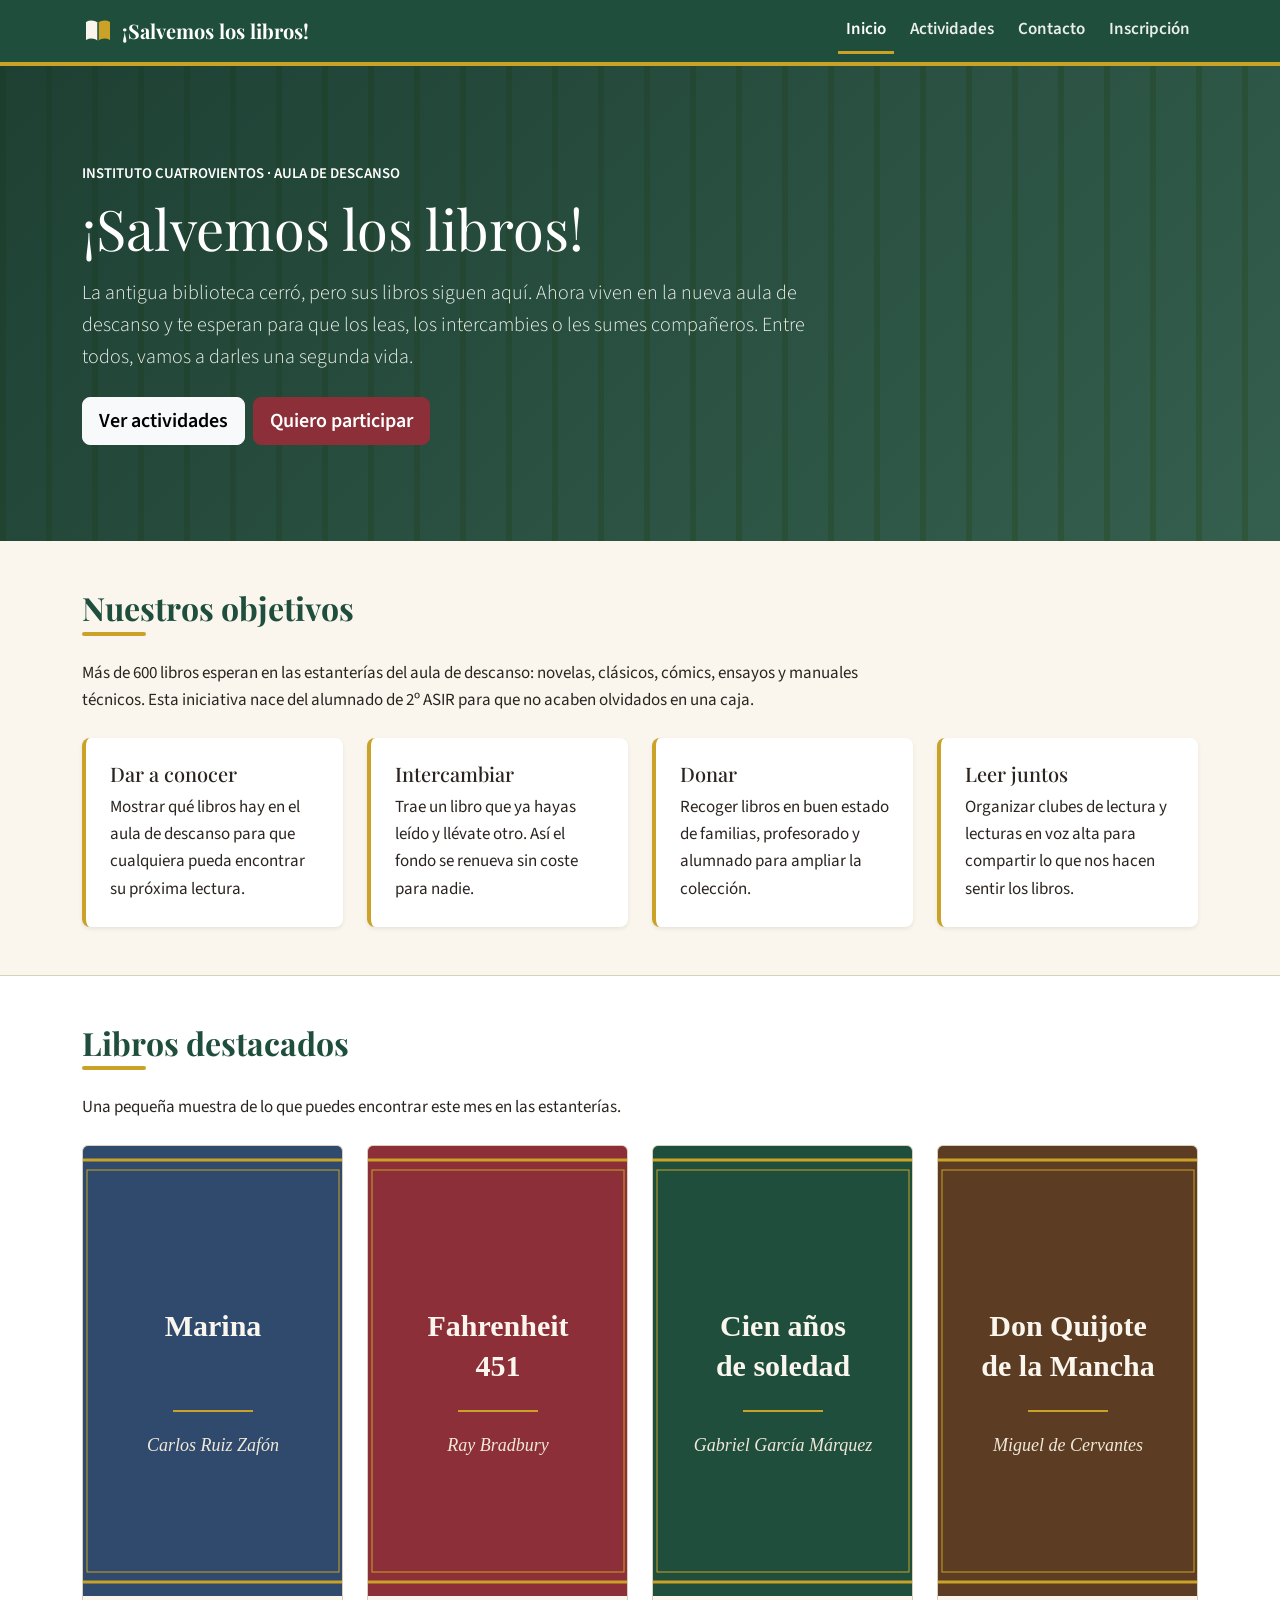
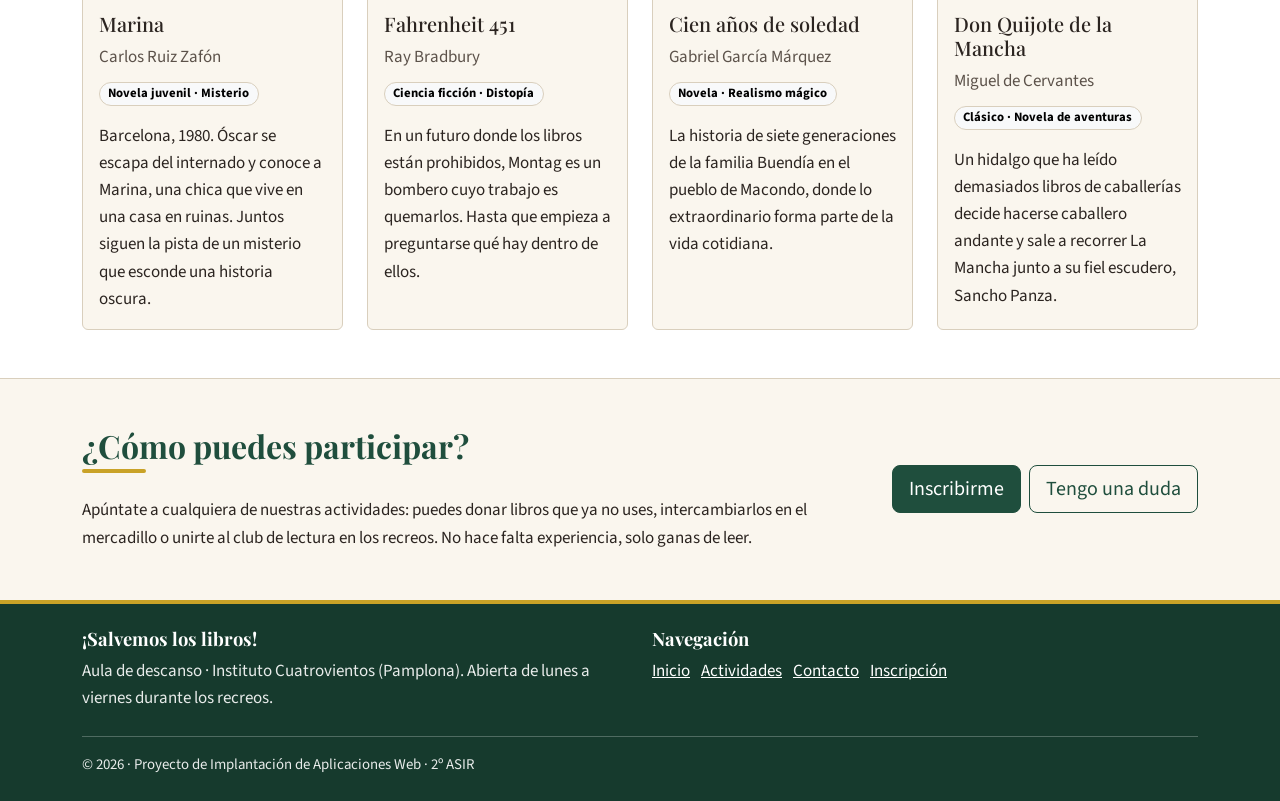
==== index.html @ 713aba9d "feat: add home page with shared navbar, footer and featured books" ====
<!DOCTYPE html>
<html lang="es">
<head>
  <meta charset="UTF-8">
  <meta name="viewport" content="width=device-width, initial-scale=1">
  <meta name="description" content="¡Salvemos los libros! Iniciativa del Instituto Cuatrovientos para dar una segunda vida a los libros de la antigua biblioteca con actividades de intercambio, donación y lectura.">
  <title>Inicio · ¡Salvemos los libros! · Instituto Cuatrovientos</title>
  <link rel="icon" href="img/logo.svg" type="image/svg+xml">
  <link rel="preconnect" href="https://fonts.googleapis.com">
  <link rel="preconnect" href="https://fonts.gstatic.com" crossorigin>
  <link href="https://fonts.googleapis.com/css2?family=Playfair+Display:wght@700&amp;family=Source+Sans+3:wght@400;600;700&amp;display=swap" rel="stylesheet">
  <link href="https://cdn.jsdelivr.net/npm/bootstrap@5.3.3/dist/css/bootstrap.min.css" rel="stylesheet" integrity="sha384-QWTKZyjpPEjISv5WaRU9OFeRpok6YctnYmDr5pNlyT2bRjXh0JMhjY6hW+ALEwIH" crossorigin="anonymous">
  <link href="css/style.css" rel="stylesheet">
</head>
<body>
  <a class="skip-link" href="#contenido">Saltar al contenido principal</a>

  <header>
    <nav class="navbar navbar-expand-lg navbar-library" data-bs-theme="dark" aria-label="Navegación principal">
      <div class="container">
        <a class="navbar-brand d-flex align-items-center gap-2" href="index.html">
          <img src="img/logo.svg" alt="" width="32" height="32">
          ¡Salvemos los libros!
        </a>
        <button class="navbar-toggler" type="button" data-bs-toggle="collapse" data-bs-target="#menuPrincipal" aria-controls="menuPrincipal" aria-expanded="false" aria-label="Abrir o cerrar el menú">
          <span class="navbar-toggler-icon"></span>
        </button>
        <div class="collapse navbar-collapse" id="menuPrincipal">
          <ul class="navbar-nav ms-auto gap-lg-2">
            <li class="nav-item"><a class="nav-link active" aria-current="page" href="index.html">Inicio</a></li>
            <li class="nav-item"><a class="nav-link" href="pages/events.html">Actividades</a></li>
            <li class="nav-item"><a class="nav-link" href="pages/contact.html">Contacto</a></li>
            <li class="nav-item"><a class="nav-link" href="pages/register.html">Inscripción</a></li>
          </ul>
        </div>
      </div>
    </nav>
  </header>

  <main id="contenido">
    <!-- Presentación -->
    <section class="hero py-5" aria-labelledby="titulo-inicio">
      <div class="container py-lg-5">
        <div class="row">
          <div class="col-lg-8">
            <p class="text-uppercase fw-semibold small mb-2">Instituto Cuatrovientos · Aula de descanso</p>
            <h1 id="titulo-inicio" class="display-4 mb-3">¡Salvemos los libros!</h1>
            <p class="lead mb-4">La antigua biblioteca cerró, pero sus libros siguen aquí. Ahora viven en la nueva aula de descanso y te esperan para que los leas, los intercambies o les sumes compañeros. Entre todos, vamos a darles una segunda vida.</p>
            <div class="d-flex flex-wrap gap-2">
              <a class="btn btn-light btn-lg fw-semibold" href="pages/events.html">Ver actividades</a>
              <a class="btn btn-accent btn-lg fw-semibold" href="pages/register.html">Quiero participar</a>
            </div>
          </div>
        </div>
      </div>
    </section>

    <!-- Objetivos de la iniciativa -->
    <section class="py-5" aria-labelledby="titulo-objetivos">
      <div class="container">
        <h2 id="titulo-objetivos" class="section-title">Nuestros objetivos</h2>
        <p class="mb-4 col-lg-9">Más de 600 libros esperan en las estanterías del aula de descanso: novelas, clásicos, cómics, ensayos y manuales técnicos. Esta iniciativa nace del alumnado de 2º ASIR para que no acaben olvidados en una caja.</p>
        <div class="row g-4">
          <div class="col-sm-6 col-lg-3">
            <article class="goal-card h-100 p-4 rounded-3 shadow-sm">
              <h3 class="h5">Dar a conocer</h3>
              <p class="mb-0">Mostrar qué libros hay en el aula de descanso para que cualquiera pueda encontrar su próxima lectura.</p>
            </article>
          </div>
          <div class="col-sm-6 col-lg-3">
            <article class="goal-card h-100 p-4 rounded-3 shadow-sm">
              <h3 class="h5">Intercambiar</h3>
              <p class="mb-0">Trae un libro que ya hayas leído y llévate otro. Así el fondo se renueva sin coste para nadie.</p>
            </article>
          </div>
          <div class="col-sm-6 col-lg-3">
            <article class="goal-card h-100 p-4 rounded-3 shadow-sm">
              <h3 class="h5">Donar</h3>
              <p class="mb-0">Recoger libros en buen estado de familias, profesorado y alumnado para ampliar la colección.</p>
            </article>
          </div>
          <div class="col-sm-6 col-lg-3">
            <article class="goal-card h-100 p-4 rounded-3 shadow-sm">
              <h3 class="h5">Leer juntos</h3>
              <p class="mb-0">Organizar clubes de lectura y lecturas en voz alta para compartir lo que nos hacen sentir los libros.</p>
            </article>
          </div>
        </div>
      </div>
    </section>

    <!-- Libros destacados -->
    <section class="py-5 bg-white border-top border-bottom" aria-labelledby="titulo-libros">
      <div class="container">
        <h2 id="titulo-libros" class="section-title">Libros destacados</h2>
        <p class="mb-4">Una pequeña muestra de lo que puedes encontrar este mes en las estanterías.</p>
        <div class="row g-4">
          <div class="col-sm-6 col-lg-3">
            <article class="card book-card h-100">
              <img src="img/libros/marina.svg" class="card-img-top" alt="Portada azul del libro Marina, de Carlos Ruiz Zafón" width="300" height="450">
              <div class="card-body d-flex flex-column">
                <h3 class="card-title h5">Marina</h3>
                <p class="book-meta mb-2">Carlos Ruiz Zafón</p>
                <p><span class="badge rounded-pill text-bg-light border">Novela juvenil · Misterio</span></p>
                <p class="card-text mb-0">Barcelona, 1980. Óscar se escapa del internado y conoce a Marina, una chica que vive en una casa en ruinas. Juntos siguen la pista de un misterio que esconde una historia oscura.</p>
              </div>
            </article>
          </div>
          <div class="col-sm-6 col-lg-3">
            <article class="card book-card h-100">
              <img src="img/libros/fahrenheit-451.svg" class="card-img-top" alt="Portada burdeos del libro Fahrenheit 451, de Ray Bradbury" width="300" height="450">
              <div class="card-body d-flex flex-column">
                <h3 class="card-title h5">Fahrenheit 451</h3>
                <p class="book-meta mb-2">Ray Bradbury</p>
                <p><span class="badge rounded-pill text-bg-light border">Ciencia ficción · Distopía</span></p>
                <p class="card-text mb-0">En un futuro donde los libros están prohibidos, Montag es un bombero cuyo trabajo es quemarlos. Hasta que empieza a preguntarse qué hay dentro de ellos.</p>
              </div>
            </article>
          </div>
          <div class="col-sm-6 col-lg-3">
            <article class="card book-card h-100">
              <img src="img/libros/cien-anos-de-soledad.svg" class="card-img-top" alt="Portada verde del libro Cien años de soledad, de Gabriel García Márquez" width="300" height="450">
              <div class="card-body d-flex flex-column">
                <h3 class="card-title h5">Cien años de soledad</h3>
                <p class="book-meta mb-2">Gabriel García Márquez</p>
                <p><span class="badge rounded-pill text-bg-light border">Novela · Realismo mágico</span></p>
                <p class="card-text mb-0">La historia de siete generaciones de la familia Buendía en el pueblo de Macondo, donde lo extraordinario forma parte de la vida cotidiana.</p>
              </div>
            </article>
          </div>
          <div class="col-sm-6 col-lg-3">
            <article class="card book-card h-100">
              <img src="img/libros/don-quijote.svg" class="card-img-top" alt="Portada marrón del libro Don Quijote de la Mancha, de Miguel de Cervantes" width="300" height="450">
              <div class="card-body d-flex flex-column">
                <h3 class="card-title h5">Don Quijote de la Mancha</h3>
                <p class="book-meta mb-2">Miguel de Cervantes</p>
                <p><span class="badge rounded-pill text-bg-light border">Clásico · Novela de aventuras</span></p>
                <p class="card-text mb-0">Un hidalgo que ha leído demasiados libros de caballerías decide hacerse caballero andante y sale a recorrer La Mancha junto a su fiel escudero, Sancho Panza.</p>
              </div>
            </article>
          </div>
        </div>
      </div>
    </section>

    <!-- Llamada a la acción -->
    <section class="py-5" aria-labelledby="titulo-participa">
      <div class="container">
        <div class="row align-items-center g-4">
          <div class="col-lg-8">
            <h2 id="titulo-participa" class="section-title">¿Cómo puedes participar?</h2>
            <p class="mb-0">Apúntate a cualquiera de nuestras actividades: puedes donar libros que ya no uses, intercambiarlos en el mercadillo o unirte al club de lectura en los recreos. No hace falta experiencia, solo ganas de leer.</p>
          </div>
          <div class="col-lg-4 d-flex flex-wrap gap-2 justify-content-lg-end">
            <a class="btn btn-primary btn-lg" href="pages/register.html">Inscribirme</a>
            <a class="btn btn-outline-primary btn-lg" href="pages/contact.html">Tengo una duda</a>
          </div>
        </div>
      </div>
    </section>
  </main>

  <footer class="site-footer py-4">
    <div class="container">
      <div class="row g-4">
        <div class="col-md-6">
          <h2>¡Salvemos los libros!</h2>
          <p class="mb-0">Aula de descanso · Instituto Cuatrovientos (Pamplona). Abierta de lunes a viernes durante los recreos.</p>
        </div>
        <nav class="col-md-6" aria-label="Enlaces del pie de página">
          <h2>Navegación</h2>
          <ul class="list-inline mb-0">
            <li class="list-inline-item"><a href="index.html">Inicio</a></li>
            <li class="list-inline-item"><a href="pages/events.html">Actividades</a></li>
            <li class="list-inline-item"><a href="pages/contact.html">Contacto</a></li>
            <li class="list-inline-item"><a href="pages/register.html">Inscripción</a></li>
          </ul>
        </nav>
      </div>
      <p class="small mt-4 mb-0 pt-3 border-top border-light border-opacity-25">© 2026 · Proyecto de Implantación de Aplicaciones Web · 2º ASIR</p>
    </div>
  </footer>

  <script src="https://cdn.jsdelivr.net/npm/bootstrap@5.3.3/dist/js/bootstrap.bundle.min.js" integrity="sha384-YvpcrYf0tY3lHB60NNkmXc5s9fDVZLESaAA55NDzOxhy9GkcIdslK1eN7N6jIeHz" crossorigin="anonymous"></script>
</body>
</html>
---- css/style.css ----
/* ==========================================================================
   ¡Salvemos los libros! · Estilos propios sobre Bootstrap 5.3
   ========================================================================== */

/* --- 1. Variables: paleta y tipografías (ver docs/PLANNING.md) --- */
:root {
  --color-primary: #1f4e3d;
  --color-primary-dark: #163a2d;
  --color-primary-rgb: 31, 78, 61;
  --color-accent: #8c2f39;
  --color-gold: #c9a227;
  --color-reading: #2f4a6d;
  --color-paper: #faf6ee;
  --color-paper-dark: #f0e8d8;
  --color-ink: #2b2420;
  --color-muted: #5c524a;

  --font-heading: 'Playfair Display', Georgia, 'Times New Roman', serif;
  --font-body: 'Source Sans 3', system-ui, -apple-system, 'Segoe UI', Roboto, Arial, sans-serif;

  /* Sobrescribimos variables de Bootstrap para que sus componentes usen nuestra paleta */
  --bs-body-bg: var(--color-paper);
  --bs-body-color: var(--color-ink);
  --bs-body-font-family: var(--font-body);
  --bs-secondary-color: var(--color-muted);
  --bs-primary: var(--color-primary);
  --bs-primary-rgb: var(--color-primary-rgb);
  --bs-link-color-rgb: var(--color-primary-rgb);
  --bs-link-hover-color-rgb: 22, 58, 45;
  --bs-border-color: #d9cfbd;
}

/* --- 2. Base y tipografía --- */
body {
  font-size: 1.0625rem;
  line-height: 1.6;
}

h1, h2, h3, .navbar-brand {
  font-family: var(--font-heading);
  font-weight: 700;
  color: var(--color-primary);
}

.section-title {
  position: relative;
  padding-bottom: 0.5rem;
  margin-bottom: 1.5rem;
}

/* Subrayado decorativo dorado bajo los títulos de sección */
.section-title::after {
  content: '';
  position: absolute;
  left: 0;
  bottom: 0;
  width: 4rem;
  height: 4px;
  border-radius: 2px;
  background: var(--color-gold);
}

/* --- 3. Accesibilidad: foco siempre visible y enlace para saltar al contenido --- */
:focus-visible {
  outline: 3px solid var(--color-accent);
  outline-offset: 3px;
}

.navbar :focus-visible,
.site-footer :focus-visible,
.hero :focus-visible {
  outline-color: var(--color-gold);
}

.skip-link {
  position: absolute;
  top: -100px;
  left: 1rem;
  z-index: 2000;
  padding: 0.5rem 1rem;
  background: var(--color-ink);
  color: #fff;
  border-radius: 0 0 0.5rem 0.5rem;
}

.skip-link:focus {
  top: 0;
  color: #fff;
}

/* --- 4. Navbar --- */
.navbar-library {
  background: var(--color-primary);
  border-bottom: 4px solid var(--color-gold);
}

.navbar-library .navbar-brand {
  color: #fff;
}

.navbar-library .nav-link {
  --bs-nav-link-color: rgba(255, 255, 255, 0.9);
  --bs-nav-link-hover-color: #fff;
  font-weight: 600;
  border-bottom: 3px solid transparent;
}

/* El enlace activo no se distingue solo por el color: lleva subrayado dorado */
.navbar-library .nav-link.active {
  color: #fff;
  border-bottom-color: var(--color-gold);
}

/* --- 5. Botones con la paleta propia --- */
.btn-primary {
  --bs-btn-bg: var(--color-primary);
  --bs-btn-border-color: var(--color-primary);
  --bs-btn-hover-bg: var(--color-primary-dark);
  --bs-btn-hover-border-color: var(--color-primary-dark);
  --bs-btn-active-bg: var(--color-primary-dark);
  --bs-btn-active-border-color: var(--color-primary-dark);
  --bs-btn-focus-shadow-rgb: var(--color-primary-rgb);
}

.btn-outline-primary {
  --bs-btn-color: var(--color-primary);
  --bs-btn-border-color: var(--color-primary);
  --bs-btn-hover-bg: var(--color-primary);
  --bs-btn-hover-border-color: var(--color-primary);
  --bs-btn-active-bg: var(--color-primary-dark);
  --bs-btn-active-border-color: var(--color-primary-dark);
  --bs-btn-focus-shadow-rgb: var(--color-primary-rgb);
}

.btn-accent {
  --bs-btn-color: #fff;
  --bs-btn-bg: var(--color-accent);
  --bs-btn-border-color: var(--color-accent);
  --bs-btn-hover-color: #fff;
  --bs-btn-hover-bg: #6f242d;
  --bs-btn-hover-border-color: #6f242d;
  --bs-btn-active-color: #fff;
  --bs-btn-active-bg: #6f242d;
}

/* --- 6. Hero de portada --- */
.hero {
  background:
    linear-gradient(135deg, rgba(22, 58, 45, 0.97), rgba(31, 78, 61, 0.9)),
    repeating-linear-gradient(90deg, var(--color-gold) 0 6px, transparent 6px 46px);
  color: #fff;
}

.hero h1 {
  color: #fff;
}

.hero .lead {
  color: rgba(255, 255, 255, 0.92);
}

.page-header {
  background: var(--color-paper-dark);
  border-bottom: 1px solid var(--bs-border-color);
}

/* --- 7. Cards de libros y objetivos --- */
.book-card {
  border: 1px solid var(--bs-border-color);
  transition: transform 0.2s ease, box-shadow 0.2s ease;
}

.book-card:hover,
.book-card:focus-within {
  transform: translateY(-4px);
  box-shadow: 0 0.75rem 1.5rem rgba(43, 36, 32, 0.12);
}

.book-card .card-img-top {
  aspect-ratio: 2 / 3;
  object-fit: cover;
  background: var(--color-paper-dark);
}

.book-meta {
  color: var(--color-muted);
}

.goal-card {
  background: #fff;
  border-left: 4px solid var(--color-gold);
}

/* --- 8. Etiquetas por tipo de actividad --- */
.badge-donacion { background: var(--color-accent); }
.badge-intercambio { background: var(--color-primary); }
.badge-lectura { background: var(--color-reading); }

/* --- 9. Tabla de actividades --- */
.table-library {
  --bs-table-bg: #fff;
}

.table-library > thead {
  --bs-table-bg: var(--color-primary);
  --bs-table-color: #fff;
}

.table-library caption {
  caption-side: top;
  color: var(--color-muted);
}

/* --- 10. Formularios --- */
.form-control:focus,
.form-select:focus,
.form-check-input:focus {
  border-color: var(--color-primary);
  box-shadow: 0 0 0 0.25rem rgba(var(--color-primary-rgb), 0.25);
}

.form-check-input:checked {
  background-color: var(--color-primary);
  border-color: var(--color-primary);
}

.form-panel {
  background: #fff;
  border: 1px solid var(--bs-border-color);
  border-radius: 0.75rem;
}

/* Asterisco de campo obligatorio (el atributo required ya lo anuncia al lector de pantalla) */
.required-mark {
  color: var(--color-accent);
  font-weight: 700;
}

.optional-mark {
  color: var(--color-muted);
  font-weight: 400;
  font-size: 0.9em;
}

/* --- 11. Footer --- */
.site-footer {
  background: var(--color-primary-dark);
  color: rgba(255, 255, 255, 0.9);
  border-top: 4px solid var(--color-gold);
}

.site-footer h2 {
  color: #fff;
  font-size: 1.15rem;
}

.site-footer a {
  color: #fff;
}
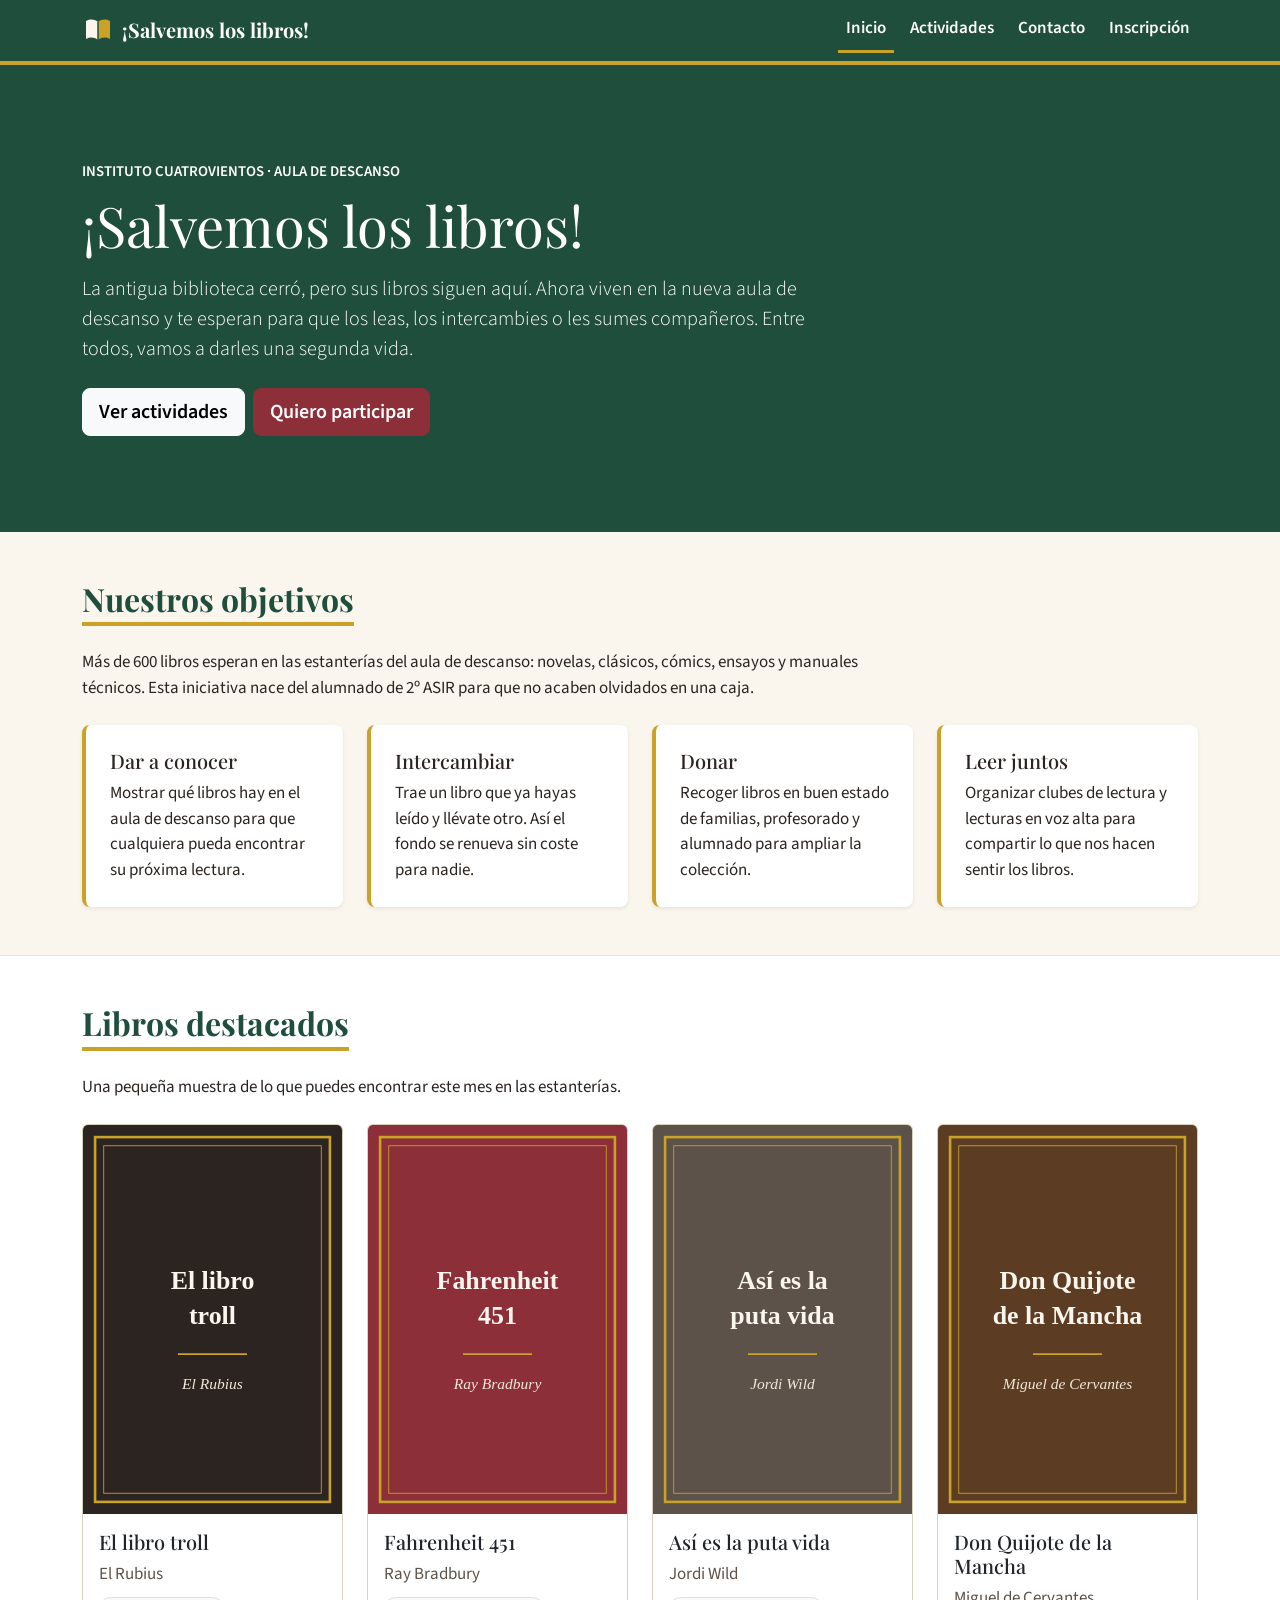
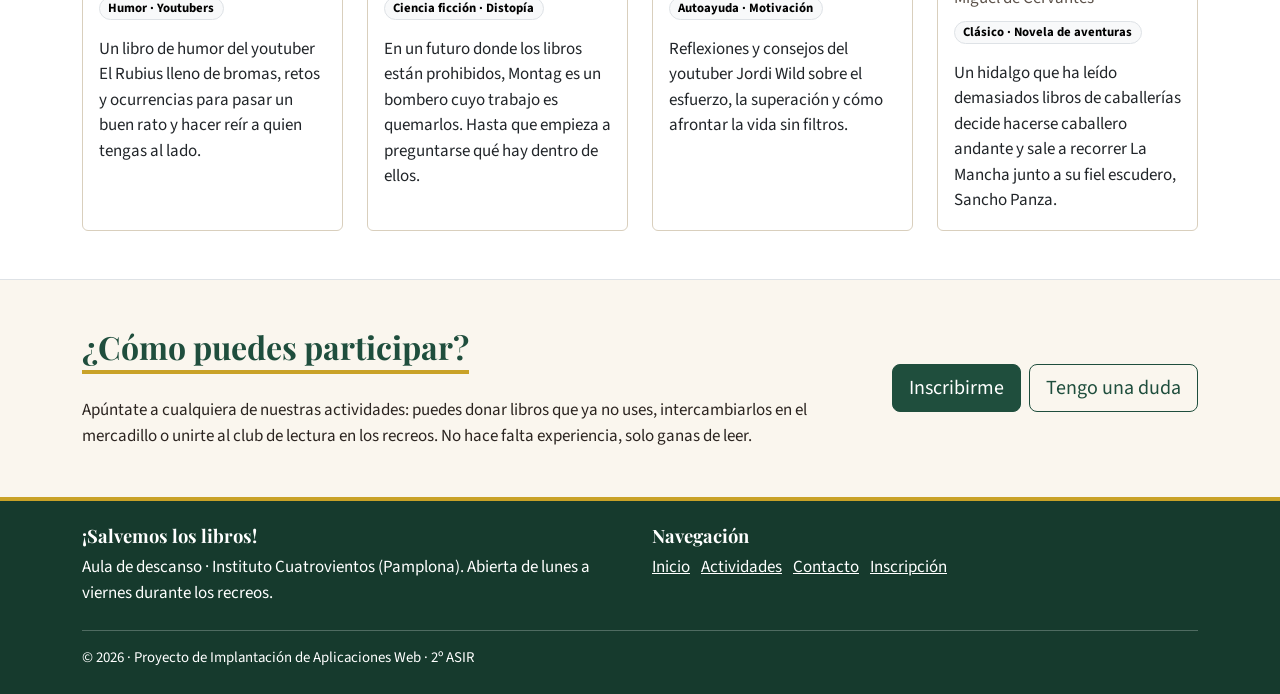
==== commit 88d4972c: "Index modificado Libros modificados" ====
--- a/index.html
+++ b/index.html
@@ -1,17 +1,23 @@
 <!DOCTYPE html>
 <html lang="es">
+
 <head>
   <meta charset="UTF-8">
   <meta name="viewport" content="width=device-width, initial-scale=1">
-  <meta name="description" content="¡Salvemos los libros! Iniciativa del Instituto Cuatrovientos para dar una segunda vida a los libros de la antigua biblioteca con actividades de intercambio, donación y lectura.">
+  <meta name="description"
+    content="¡Salvemos los libros! Iniciativa del Instituto Cuatrovientos para dar una segunda vida a los libros de la antigua biblioteca con actividades de intercambio, donación y lectura.">
   <title>Inicio · ¡Salvemos los libros! · Instituto Cuatrovientos</title>
   <link rel="icon" href="img/logo.svg" type="image/svg+xml">
   <link rel="preconnect" href="https://fonts.googleapis.com">
   <link rel="preconnect" href="https://fonts.gstatic.com" crossorigin>
-  <link href="https://fonts.googleapis.com/css2?family=Playfair+Display:wght@700&amp;family=Source+Sans+3:wght@400;600;700&amp;display=swap" rel="stylesheet">
-  <link href="https://cdn.jsdelivr.net/npm/bootstrap@5.3.3/dist/css/bootstrap.min.css" rel="stylesheet" integrity="sha384-QWTKZyjpPEjISv5WaRU9OFeRpok6YctnYmDr5pNlyT2bRjXh0JMhjY6hW+ALEwIH" crossorigin="anonymous">
+  <link
+    href="https://fonts.googleapis.com/css2?family=Playfair+Display:wght@700&amp;family=Source+Sans+3:wght@400;600;700&amp;display=swap"
+    rel="stylesheet">
+  <link href="https://cdn.jsdelivr.net/npm/bootstrap@5.3.3/dist/css/bootstrap.min.css" rel="stylesheet"
+    integrity="sha384-QWTKZyjpPEjISv5WaRU9OFeRpok6YctnYmDr5pNlyT2bRjXh0JMhjY6hW+ALEwIH" crossorigin="anonymous">
   <link href="css/style.css" rel="stylesheet">
 </head>
+
 <body>
   <a class="skip-link" href="#contenido">Saltar al contenido principal</a>
 
@@ -22,7 +28,8 @@
           <img src="img/logo.svg" alt="" width="32" height="32">
           ¡Salvemos los libros!
         </a>
-        <button class="navbar-toggler" type="button" data-bs-toggle="collapse" data-bs-target="#menuPrincipal" aria-controls="menuPrincipal" aria-expanded="false" aria-label="Abrir o cerrar el menú">
+        <button class="navbar-toggler" type="button" data-bs-toggle="collapse" data-bs-target="#menuPrincipal"
+          aria-controls="menuPrincipal" aria-expanded="false" aria-label="Abrir o cerrar el menú">
           <span class="navbar-toggler-icon"></span>
         </button>
         <div class="collapse navbar-collapse" id="menuPrincipal">
@@ -45,7 +52,9 @@
           <div class="col-lg-8">
             <p class="text-uppercase fw-semibold small mb-2">Instituto Cuatrovientos · Aula de descanso</p>
             <h1 id="titulo-inicio" class="display-4 mb-3">¡Salvemos los libros!</h1>
-            <p class="lead mb-4">La antigua biblioteca cerró, pero sus libros siguen aquí. Ahora viven en la nueva aula de descanso y te esperan para que los leas, los intercambies o les sumes compañeros. Entre todos, vamos a darles una segunda vida.</p>
+            <p class="lead mb-4">La antigua biblioteca cerró, pero sus libros siguen aquí. Ahora viven en la nueva aula
+              de descanso y te esperan para que los leas, los intercambies o les sumes compañeros. Entre todos, vamos a
+              darles una segunda vida.</p>
             <div class="d-flex flex-wrap gap-2">
               <a class="btn btn-light btn-lg fw-semibold" href="pages/events.html">Ver actividades</a>
               <a class="btn btn-accent btn-lg fw-semibold" href="pages/register.html">Quiero participar</a>
@@ -59,30 +68,36 @@
     <section class="py-5" aria-labelledby="titulo-objetivos">
       <div class="container">
         <h2 id="titulo-objetivos" class="section-title">Nuestros objetivos</h2>
-        <p class="mb-4 col-lg-9">Más de 600 libros esperan en las estanterías del aula de descanso: novelas, clásicos, cómics, ensayos y manuales técnicos. Esta iniciativa nace del alumnado de 2º ASIR para que no acaben olvidados en una caja.</p>
+        <p class="mb-4 col-lg-9">Más de 600 libros esperan en las estanterías del aula de descanso: novelas, clásicos,
+          cómics, ensayos y manuales técnicos. Esta iniciativa nace del alumnado de 2º ASIR para que no acaben olvidados
+          en una caja.</p>
         <div class="row g-4">
           <div class="col-sm-6 col-lg-3">
             <article class="goal-card h-100 p-4 rounded-3 shadow-sm">
               <h3 class="h5">Dar a conocer</h3>
-              <p class="mb-0">Mostrar qué libros hay en el aula de descanso para que cualquiera pueda encontrar su próxima lectura.</p>
+              <p class="mb-0">Mostrar qué libros hay en el aula de descanso para que cualquiera pueda encontrar su
+                próxima lectura.</p>
             </article>
           </div>
           <div class="col-sm-6 col-lg-3">
             <article class="goal-card h-100 p-4 rounded-3 shadow-sm">
               <h3 class="h5">Intercambiar</h3>
-              <p class="mb-0">Trae un libro que ya hayas leído y llévate otro. Así el fondo se renueva sin coste para nadie.</p>
+              <p class="mb-0">Trae un libro que ya hayas leído y llévate otro. Así el fondo se renueva sin coste para
+                nadie.</p>
             </article>
           </div>
           <div class="col-sm-6 col-lg-3">
             <article class="goal-card h-100 p-4 rounded-3 shadow-sm">
               <h3 class="h5">Donar</h3>
-              <p class="mb-0">Recoger libros en buen estado de familias, profesorado y alumnado para ampliar la colección.</p>
+              <p class="mb-0">Recoger libros en buen estado de familias, profesorado y alumnado para ampliar la
+                colección.</p>
             </article>
           </div>
           <div class="col-sm-6 col-lg-3">
             <article class="goal-card h-100 p-4 rounded-3 shadow-sm">
               <h3 class="h5">Leer juntos</h3>
-              <p class="mb-0">Organizar clubes de lectura y lecturas en voz alta para compartir lo que nos hacen sentir los libros.</p>
+              <p class="mb-0">Organizar clubes de lectura y lecturas en voz alta para compartir lo que nos hacen sentir
+                los libros.</p>
             </article>
           </div>
         </div>
@@ -97,45 +112,54 @@
         <div class="row g-4">
           <div class="col-sm-6 col-lg-3">
             <article class="card book-card h-100">
-              <img src="img/libros/marina.svg" class="card-img-top" alt="Portada azul del libro Marina, de Carlos Ruiz Zafón" width="300" height="450">
-              <div class="card-body d-flex flex-column">
-                <h3 class="card-title h5">Marina</h3>
-                <p class="book-meta mb-2">Carlos Ruiz Zafón</p>
-                <p><span class="badge rounded-pill text-bg-light border">Novela juvenil · Misterio</span></p>
-                <p class="card-text mb-0">Barcelona, 1980. Óscar se escapa del internado y conoce a Marina, una chica que vive en una casa en ruinas. Juntos siguen la pista de un misterio que esconde una historia oscura.</p>
-              </div>
-            </article>
-          </div>
-          <div class="col-sm-6 col-lg-3">
-            <article class="card book-card h-100">
-              <img src="img/libros/fahrenheit-451.svg" class="card-img-top" alt="Portada burdeos del libro Fahrenheit 451, de Ray Bradbury" width="300" height="450">
+              <img src="img/libros/el-libro-troll.svg" class="card-img-top"
+                alt="Portada negra del libro El libro troll, de El Rubius" width="300" height="450">
+              <div class="card-body d-flex flex-column">
+                <h3 class="card-title h5">El libro troll</h3>
+                <p class="book-meta mb-2">El Rubius</p>
+                <p><span class="badge rounded-pill text-bg-light border">Humor · Youtubers</span></p>
+                <p class="card-text mb-0">Un libro de humor del youtuber El Rubius lleno de bromas, retos y ocurrencias
+                  para pasar un buen rato y hacer reír a quien tengas al lado.</p>
+              </div>
+            </article>
+          </div>
+          <div class="col-sm-6 col-lg-3">
+            <article class="card book-card h-100">
+              <img src="img/libros/fahrenheit-451.svg" class="card-img-top"
+                alt="Portada burdeos del libro Fahrenheit 451, de Ray Bradbury" width="300" height="450">
               <div class="card-body d-flex flex-column">
                 <h3 class="card-title h5">Fahrenheit 451</h3>
                 <p class="book-meta mb-2">Ray Bradbury</p>
                 <p><span class="badge rounded-pill text-bg-light border">Ciencia ficción · Distopía</span></p>
-                <p class="card-text mb-0">En un futuro donde los libros están prohibidos, Montag es un bombero cuyo trabajo es quemarlos. Hasta que empieza a preguntarse qué hay dentro de ellos.</p>
-              </div>
-            </article>
-          </div>
-          <div class="col-sm-6 col-lg-3">
-            <article class="card book-card h-100">
-              <img src="img/libros/cien-anos-de-soledad.svg" class="card-img-top" alt="Portada verde del libro Cien años de soledad, de Gabriel García Márquez" width="300" height="450">
-              <div class="card-body d-flex flex-column">
-                <h3 class="card-title h5">Cien años de soledad</h3>
-                <p class="book-meta mb-2">Gabriel García Márquez</p>
-                <p><span class="badge rounded-pill text-bg-light border">Novela · Realismo mágico</span></p>
-                <p class="card-text mb-0">La historia de siete generaciones de la familia Buendía en el pueblo de Macondo, donde lo extraordinario forma parte de la vida cotidiana.</p>
-              </div>
-            </article>
-          </div>
-          <div class="col-sm-6 col-lg-3">
-            <article class="card book-card h-100">
-              <img src="img/libros/don-quijote.svg" class="card-img-top" alt="Portada marrón del libro Don Quijote de la Mancha, de Miguel de Cervantes" width="300" height="450">
+                <p class="card-text mb-0">En un futuro donde los libros están prohibidos, Montag es un bombero cuyo
+                  trabajo es quemarlos. Hasta que empieza a preguntarse qué hay dentro de ellos.</p>
+              </div>
+            </article>
+          </div>
+          <div class="col-sm-6 col-lg-3">
+            <article class="card book-card h-100">
+              <img src="img/libros/asi-es-la-puta-vida.svg" class="card-img-top"
+                alt="Portada gris del libro Así es la puta vida, de Jordi Wild" width="300" height="450">
+              <div class="card-body d-flex flex-column">
+                <h3 class="card-title h5">Así es la puta vida</h3>
+                <p class="book-meta mb-2">Jordi Wild</p>
+                <p><span class="badge rounded-pill text-bg-light border">Autoayuda · Motivación</span></p>
+                <p class="card-text mb-0">Reflexiones y consejos del youtuber Jordi Wild sobre el esfuerzo, la
+                  superación y cómo afrontar la vida sin filtros.</p>
+              </div>
+            </article>
+          </div>
+          <div class="col-sm-6 col-lg-3">
+            <article class="card book-card h-100">
+              <img src="img/libros/don-quijote.svg" class="card-img-top"
+                alt="Portada marrón del libro Don Quijote de la Mancha, de Miguel de Cervantes" width="300"
+                height="450">
               <div class="card-body d-flex flex-column">
                 <h3 class="card-title h5">Don Quijote de la Mancha</h3>
                 <p class="book-meta mb-2">Miguel de Cervantes</p>
                 <p><span class="badge rounded-pill text-bg-light border">Clásico · Novela de aventuras</span></p>
-                <p class="card-text mb-0">Un hidalgo que ha leído demasiados libros de caballerías decide hacerse caballero andante y sale a recorrer La Mancha junto a su fiel escudero, Sancho Panza.</p>
+                <p class="card-text mb-0">Un hidalgo que ha leído demasiados libros de caballerías decide hacerse
+                  caballero andante y sale a recorrer La Mancha junto a su fiel escudero, Sancho Panza.</p>
               </div>
             </article>
           </div>
@@ -149,7 +173,9 @@
         <div class="row align-items-center g-4">
           <div class="col-lg-8">
             <h2 id="titulo-participa" class="section-title">¿Cómo puedes participar?</h2>
-            <p class="mb-0">Apúntate a cualquiera de nuestras actividades: puedes donar libros que ya no uses, intercambiarlos en el mercadillo o unirte al club de lectura en los recreos. No hace falta experiencia, solo ganas de leer.</p>
+            <p class="mb-0">Apúntate a cualquiera de nuestras actividades: puedes donar libros que ya no uses,
+              intercambiarlos en el mercadillo o unirte al club de lectura en los recreos. No hace falta experiencia,
+              solo ganas de leer.</p>
           </div>
           <div class="col-lg-4 d-flex flex-wrap gap-2 justify-content-lg-end">
             <a class="btn btn-primary btn-lg" href="pages/register.html">Inscribirme</a>
@@ -165,7 +191,8 @@
       <div class="row g-4">
         <div class="col-md-6">
           <h2>¡Salvemos los libros!</h2>
-          <p class="mb-0">Aula de descanso · Instituto Cuatrovientos (Pamplona). Abierta de lunes a viernes durante los recreos.</p>
+          <p class="mb-0">Aula de descanso · Instituto Cuatrovientos (Pamplona). Abierta de lunes a viernes durante los
+            recreos.</p>
         </div>
         <nav class="col-md-6" aria-label="Enlaces del pie de página">
           <h2>Navegación</h2>
@@ -177,10 +204,14 @@
           </ul>
         </nav>
       </div>
-      <p class="small mt-4 mb-0 pt-3 border-top border-light border-opacity-25">© 2026 · Proyecto de Implantación de Aplicaciones Web · 2º ASIR</p>
+      <p class="small mt-4 mb-0 pt-3 border-top border-light border-opacity-25">© 2026 · Proyecto de Implantación de
+        Aplicaciones Web · 2º ASIR</p>
     </div>
   </footer>
 
-  <script src="https://cdn.jsdelivr.net/npm/bootstrap@5.3.3/dist/js/bootstrap.bundle.min.js" integrity="sha384-YvpcrYf0tY3lHB60NNkmXc5s9fDVZLESaAA55NDzOxhy9GkcIdslK1eN7N6jIeHz" crossorigin="anonymous"></script>
+  <script src="https://cdn.jsdelivr.net/npm/bootstrap@5.3.3/dist/js/bootstrap.bundle.min.js"
+    integrity="sha384-YvpcrYf0tY3lHB60NNkmXc5s9fDVZLESaAA55NDzOxhy9GkcIdslK1eN7N6jIeHz"
+    crossorigin="anonymous"></script>
 </body>
-</html>
+
+</html>
--- a/css/style.css
+++ b/css/style.css
@@ -1,39 +1,31 @@
-/* ==========================================================================
-   ¡Salvemos los libros! · Estilos propios sobre Bootstrap 5.3
-   ========================================================================== */
-
-/* --- 1. Variables: paleta y tipografías (ver docs/PLANNING.md) --- */
+/* ==========================================================
+   ¡Salvemos los libros! - Estilos propios
+   Se cargan DESPUÉS de Bootstrap para poder cambiar su aspecto.
+   ========================================================== */
+
+/* ---------- 1. Variables: colores y tipografías ---------- */
 :root {
-  --color-primary: #1f4e3d;
-  --color-primary-dark: #163a2d;
-  --color-primary-rgb: 31, 78, 61;
-  --color-accent: #8c2f39;
-  --color-gold: #c9a227;
-  --color-reading: #2f4a6d;
-  --color-paper: #faf6ee;
-  --color-paper-dark: #f0e8d8;
-  --color-ink: #2b2420;
-  --color-muted: #5c524a;
+  --color-primary: #1f4e3d;      /* verde biblioteca */
+  --color-primary-dark: #163a2d; /* verde oscuro */
+  --color-accent: #8c2f39;       /* burdeos */
+  --color-accent-dark: #6f242d;  /* burdeos oscuro */
+  --color-gold: #c9a227;         /* dorado */
+  --color-reading: #2f4a6d;      /* azul tinta */
+  --color-paper: #faf6ee;        /* papel antiguo */
+  --color-paper-dark: #f0e8d8;   /* papel más oscuro */
+  --color-ink: #2b2420;          /* tinta (texto) */
+  --color-muted: #5c524a;        /* texto secundario */
 
   --font-heading: 'Playfair Display', Georgia, 'Times New Roman', serif;
-  --font-body: 'Source Sans 3', system-ui, -apple-system, 'Segoe UI', Roboto, Arial, sans-serif;
-
-  /* Sobrescribimos variables de Bootstrap para que sus componentes usen nuestra paleta */
-  --bs-body-bg: var(--color-paper);
-  --bs-body-color: var(--color-ink);
-  --bs-body-font-family: var(--font-body);
-  --bs-secondary-color: var(--color-muted);
-  --bs-primary: var(--color-primary);
-  --bs-primary-rgb: var(--color-primary-rgb);
-  --bs-link-color-rgb: var(--color-primary-rgb);
-  --bs-link-hover-color-rgb: 22, 58, 45;
-  --bs-border-color: #d9cfbd;
-}
-
-/* --- 2. Base y tipografía --- */
+  --font-body: 'Source Sans 3', Arial, Helvetica, sans-serif;
+}
+
+/* ---------- 2. Base ---------- */
 body {
+  background-color: var(--color-paper);
+  color: var(--color-ink);
+  font-family: var(--font-body);
   font-size: 1.0625rem;
-  line-height: 1.6;
 }
 
 h1, h2, h3, .navbar-brand {
@@ -42,45 +34,46 @@
   color: var(--color-primary);
 }
 
+a {
+  color: var(--color-primary);
+}
+
+/* Título de sección con una línea dorada debajo */
 .section-title {
-  position: relative;
-  padding-bottom: 0.5rem;
+  display: inline-block;
+  padding-bottom: 0.25rem;
   margin-bottom: 1.5rem;
-}
-
-/* Subrayado decorativo dorado bajo los títulos de sección */
-.section-title::after {
-  content: '';
-  position: absolute;
-  left: 0;
-  bottom: 0;
-  width: 4rem;
-  height: 4px;
-  border-radius: 2px;
-  background: var(--color-gold);
-}
-
-/* --- 3. Accesibilidad: foco siempre visible y enlace para saltar al contenido --- */
-:focus-visible {
+  border-bottom: 4px solid var(--color-gold);
+}
+
+/* ---------- 3. Accesibilidad ---------- */
+/* Contorno visible cuando se navega con el teclado */
+a:focus-visible,
+button:focus-visible,
+input:focus-visible,
+select:focus-visible,
+textarea:focus-visible {
   outline: 3px solid var(--color-accent);
   outline-offset: 3px;
 }
 
-.navbar :focus-visible,
-.site-footer :focus-visible,
-.hero :focus-visible {
+/* Sobre fondo verde oscuro el contorno se ve mejor en dorado */
+.navbar a:focus-visible,
+.navbar button:focus-visible,
+.hero a:focus-visible,
+.site-footer a:focus-visible {
   outline-color: var(--color-gold);
 }
 
+/* Enlace "Saltar al contenido": escondido arriba hasta que recibe el foco */
 .skip-link {
   position: absolute;
   top: -100px;
   left: 1rem;
   z-index: 2000;
   padding: 0.5rem 1rem;
-  background: var(--color-ink);
-  color: #fff;
-  border-radius: 0 0 0.5rem 0.5rem;
+  background-color: var(--color-ink);
+  color: #fff;
 }
 
 .skip-link:focus {
@@ -88,30 +81,31 @@
   color: #fff;
 }
 
-/* --- 4. Navbar --- */
+/* ---------- 4. Navbar ---------- */
 .navbar-library {
-  background: var(--color-primary);
+  background-color: var(--color-primary);
   border-bottom: 4px solid var(--color-gold);
 }
 
-.navbar-library .navbar-brand {
-  color: #fff;
-}
-
+.navbar-library .navbar-brand,
 .navbar-library .nav-link {
-  --bs-nav-link-color: rgba(255, 255, 255, 0.9);
-  --bs-nav-link-hover-color: #fff;
+  color: #fff;
+}
+
+.navbar-library .nav-link {
   font-weight: 600;
   border-bottom: 3px solid transparent;
 }
 
-/* El enlace activo no se distingue solo por el color: lleva subrayado dorado */
+/* Enlace activo: además del color, lleva una línea dorada debajo */
 .navbar-library .nav-link.active {
   color: #fff;
   border-bottom-color: var(--color-gold);
 }
 
-/* --- 5. Botones con la paleta propia --- */
+/* ---------- 5. Botones ---------- */
+/* Bootstrap pinta los botones leyendo estas variables (--bs-btn-...).
+   Solo cambiamos su valor para usar nuestros colores. */
 .btn-primary {
   --bs-btn-bg: var(--color-primary);
   --bs-btn-border-color: var(--color-primary);
@@ -119,7 +113,6 @@
   --bs-btn-hover-border-color: var(--color-primary-dark);
   --bs-btn-active-bg: var(--color-primary-dark);
   --bs-btn-active-border-color: var(--color-primary-dark);
-  --bs-btn-focus-shadow-rgb: var(--color-primary-rgb);
 }
 
 .btn-outline-primary {
@@ -129,7 +122,6 @@
   --bs-btn-hover-border-color: var(--color-primary);
   --bs-btn-active-bg: var(--color-primary-dark);
   --bs-btn-active-border-color: var(--color-primary-dark);
-  --bs-btn-focus-shadow-rgb: var(--color-primary-rgb);
 }
 
 .btn-accent {
@@ -137,49 +129,42 @@
   --bs-btn-bg: var(--color-accent);
   --bs-btn-border-color: var(--color-accent);
   --bs-btn-hover-color: #fff;
-  --bs-btn-hover-bg: #6f242d;
-  --bs-btn-hover-border-color: #6f242d;
+  --bs-btn-hover-bg: var(--color-accent-dark);
+  --bs-btn-hover-border-color: var(--color-accent-dark);
   --bs-btn-active-color: #fff;
-  --bs-btn-active-bg: #6f242d;
-}
-
-/* --- 6. Hero de portada --- */
+  --bs-btn-active-bg: var(--color-accent-dark);
+}
+
+/* ---------- 6. Cabeceras de página ---------- */
 .hero {
-  background:
-    linear-gradient(135deg, rgba(22, 58, 45, 0.97), rgba(31, 78, 61, 0.9)),
-    repeating-linear-gradient(90deg, var(--color-gold) 0 6px, transparent 6px 46px);
-  color: #fff;
-}
-
-.hero h1 {
-  color: #fff;
-}
-
+  background-color: var(--color-primary);
+  color: #fff;
+}
+
+.hero h1,
 .hero .lead {
-  color: rgba(255, 255, 255, 0.92);
+  color: #fff;
 }
 
 .page-header {
-  background: var(--color-paper-dark);
-  border-bottom: 1px solid var(--bs-border-color);
-}
-
-/* --- 7. Cards de libros y objetivos --- */
+  background-color: var(--color-paper-dark);
+  border-bottom: 1px solid #d9cfbd;
+}
+
+/* ---------- 7. Cards ---------- */
 .book-card {
-  border: 1px solid var(--bs-border-color);
-  transition: transform 0.2s ease, box-shadow 0.2s ease;
-}
-
-.book-card:hover,
-.book-card:focus-within {
+  border: 1px solid #d9cfbd;
+  transition: transform 0.2s;
+}
+
+/* La portada ocupa todo el ancho y la altura se ajusta sola, sin deformarse */
+.book-card img {
+  height: auto;
+}
+
+/* Al pasar el ratón la card sube un poco */
+.book-card:hover {
   transform: translateY(-4px);
-  box-shadow: 0 0.75rem 1.5rem rgba(43, 36, 32, 0.12);
-}
-
-.book-card .card-img-top {
-  aspect-ratio: 2 / 3;
-  object-fit: cover;
-  background: var(--color-paper-dark);
 }
 
 .book-meta {
@@ -187,23 +172,27 @@
 }
 
 .goal-card {
-  background: #fff;
+  background-color: #fff;
   border-left: 4px solid var(--color-gold);
 }
 
-/* --- 8. Etiquetas por tipo de actividad --- */
-.badge-donacion { background: var(--color-accent); }
-.badge-intercambio { background: var(--color-primary); }
-.badge-lectura { background: var(--color-reading); }
-
-/* --- 9. Tabla de actividades --- */
-.table-library {
-  --bs-table-bg: #fff;
-}
-
-.table-library > thead {
-  --bs-table-bg: var(--color-primary);
-  --bs-table-color: #fff;
+/* ---------- 8. Etiquetas por tipo de actividad ---------- */
+.badge-donacion {
+  background-color: var(--color-accent);
+}
+
+.badge-intercambio {
+  background-color: var(--color-primary);
+}
+
+.badge-lectura {
+  background-color: var(--color-reading);
+}
+
+/* ---------- 9. Tabla de actividades ---------- */
+.table-library thead th {
+  background-color: var(--color-primary);
+  color: #fff;
 }
 
 .table-library caption {
@@ -211,12 +200,31 @@
   color: var(--color-muted);
 }
 
-/* --- 10. Formularios --- */
+/* Anchos mínimos: en el móvil la tabla se desplaza hacia el lado
+   (gracias a .table-responsive) en vez de aplastar el texto */
+.col-nombre {
+  min-width: 11rem;
+}
+
+.col-fecha {
+  min-width: 7.5rem;
+}
+
+.col-descripcion {
+  min-width: 18rem;
+}
+
+/* ---------- 10. Formularios ---------- */
+.form-control,
+.form-select {
+  background-color: #fff;
+}
+
 .form-control:focus,
 .form-select:focus,
 .form-check-input:focus {
   border-color: var(--color-primary);
-  box-shadow: 0 0 0 0.25rem rgba(var(--color-primary-rgb), 0.25);
+  box-shadow: 0 0 0 0.25rem rgba(31, 78, 61, 0.25);
 }
 
 .form-check-input:checked {
@@ -225,27 +233,27 @@
 }
 
 .form-panel {
-  background: #fff;
-  border: 1px solid var(--bs-border-color);
+  background-color: #fff;
+  border: 1px solid #d9cfbd;
   border-radius: 0.75rem;
 }
 
-/* Asterisco de campo obligatorio (el atributo required ya lo anuncia al lector de pantalla) */
+/* Asterisco de los campos obligatorios */
 .required-mark {
   color: var(--color-accent);
   font-weight: 700;
 }
 
+/* Texto "(opcional)" */
 .optional-mark {
   color: var(--color-muted);
-  font-weight: 400;
   font-size: 0.9em;
 }
 
-/* --- 11. Footer --- */
+/* ---------- 11. Footer ---------- */
 .site-footer {
-  background: var(--color-primary-dark);
-  color: rgba(255, 255, 255, 0.9);
+  background-color: var(--color-primary-dark);
+  color: #fff;
   border-top: 4px solid var(--color-gold);
 }
 
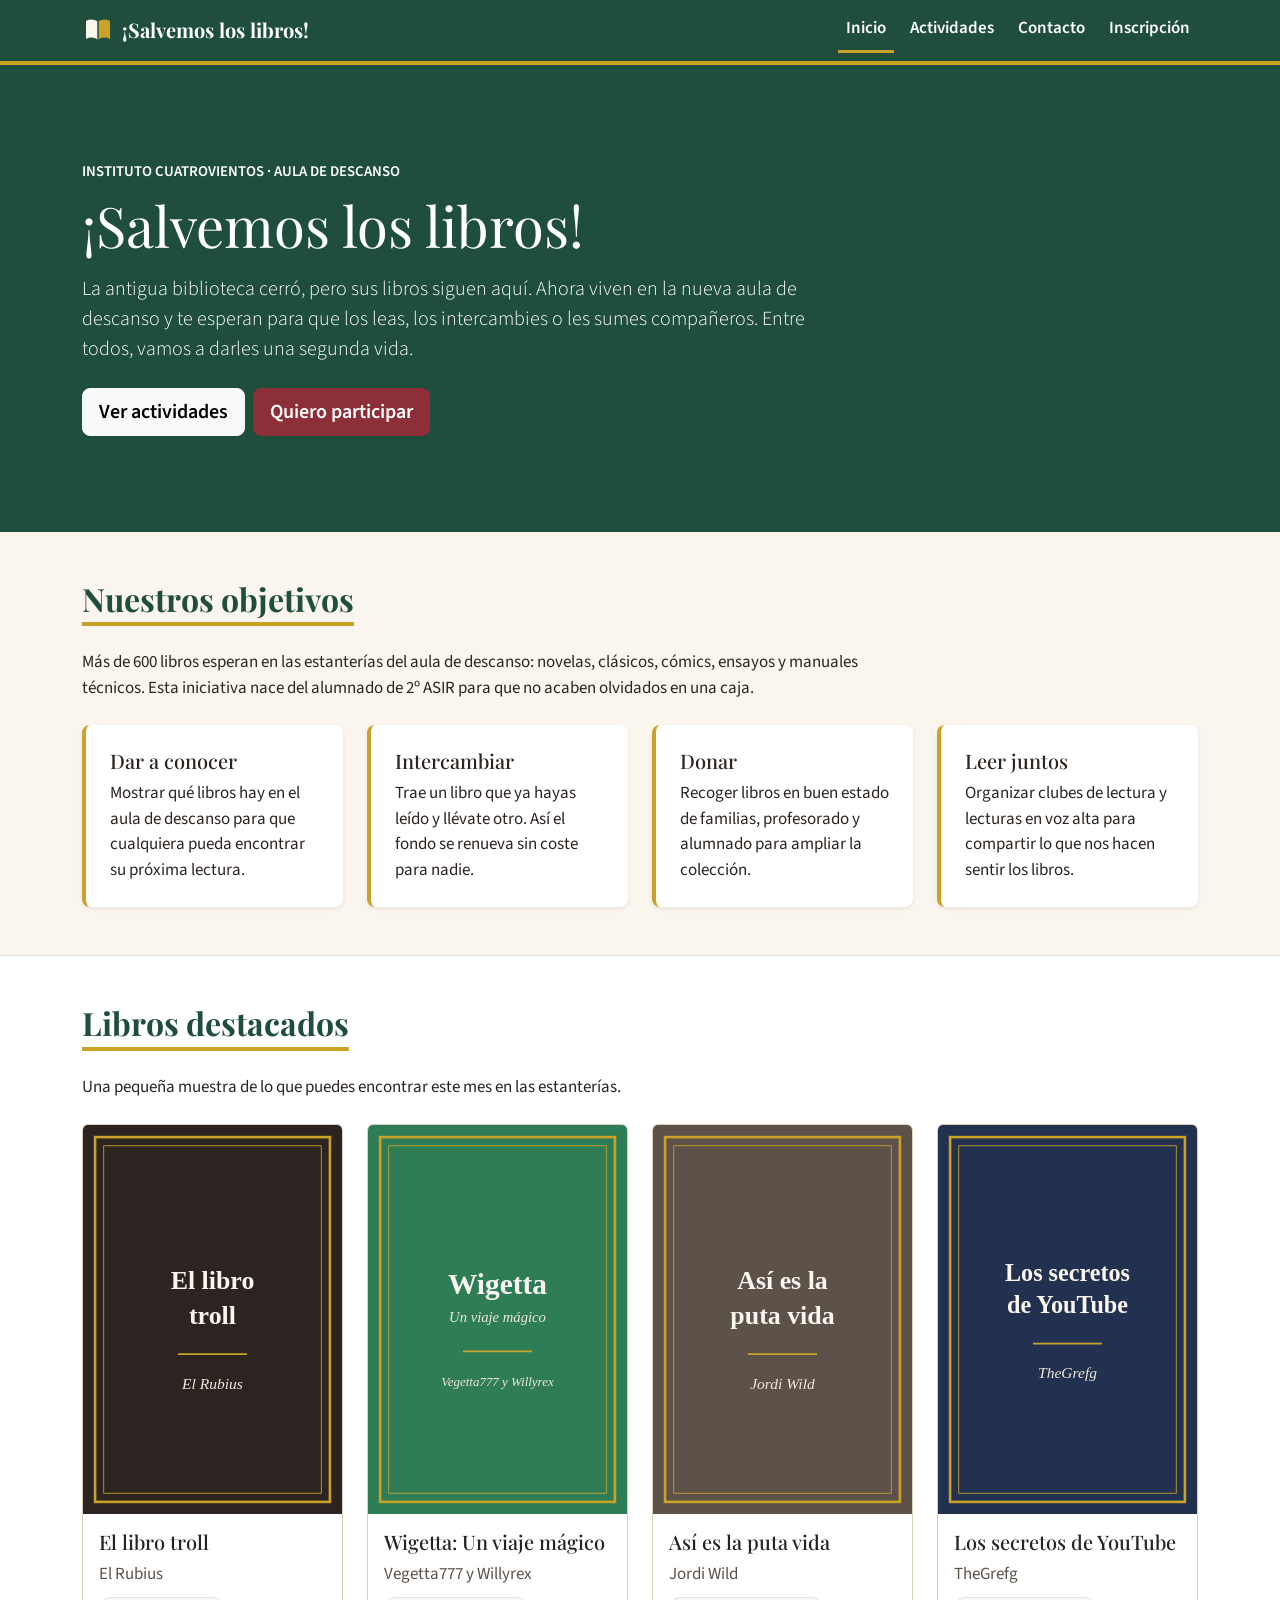
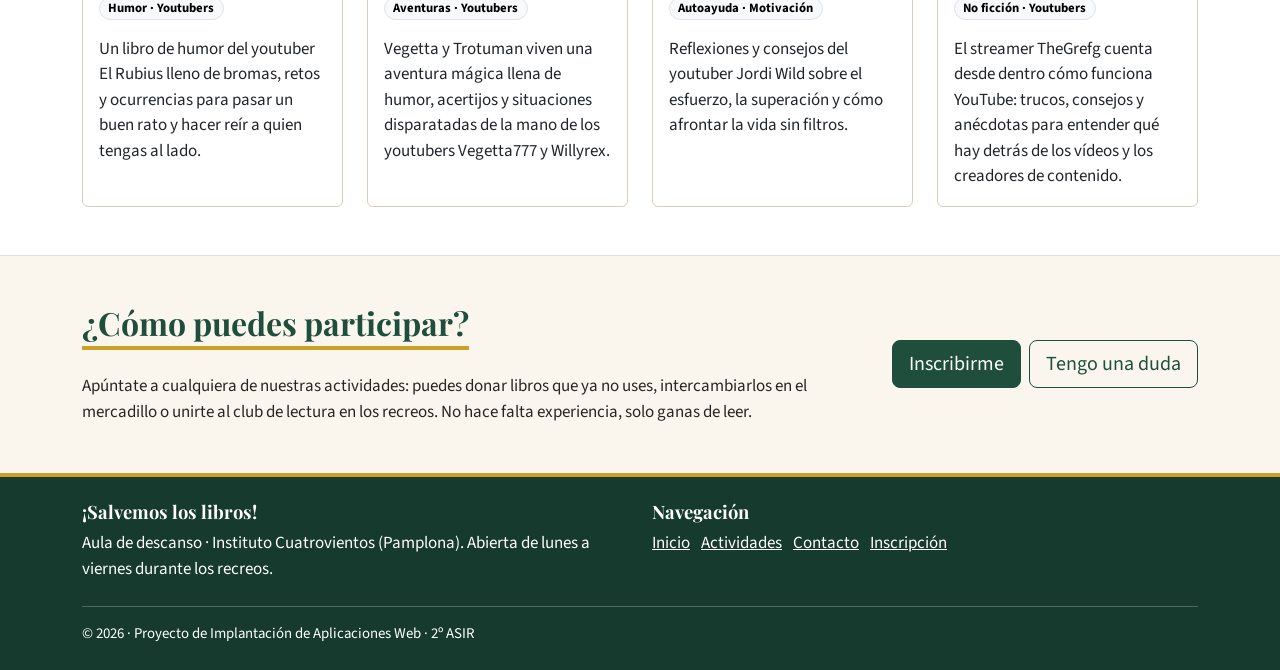
==== commit e194d7f8: "libros 2" ====
--- a/index.html
+++ b/index.html
@@ -125,14 +125,15 @@
           </div>
           <div class="col-sm-6 col-lg-3">
             <article class="card book-card h-100">
-              <img src="img/libros/fahrenheit-451.svg" class="card-img-top"
-                alt="Portada burdeos del libro Fahrenheit 451, de Ray Bradbury" width="300" height="450">
-              <div class="card-body d-flex flex-column">
-                <h3 class="card-title h5">Fahrenheit 451</h3>
-                <p class="book-meta mb-2">Ray Bradbury</p>
-                <p><span class="badge rounded-pill text-bg-light border">Ciencia ficción · Distopía</span></p>
-                <p class="card-text mb-0">En un futuro donde los libros están prohibidos, Montag es un bombero cuyo
-                  trabajo es quemarlos. Hasta que empieza a preguntarse qué hay dentro de ellos.</p>
+              <img src="img/libros/wigetta.svg" class="card-img-top"
+                alt="Portada verde del libro Wigetta: Un viaje mágico, de Vegetta777 y Willyrex" width="300"
+                height="450">
+              <div class="card-body d-flex flex-column">
+                <h3 class="card-title h5">Wigetta: Un viaje mágico</h3>
+                <p class="book-meta mb-2">Vegetta777 y Willyrex</p>
+                <p><span class="badge rounded-pill text-bg-light border">Aventuras · Youtubers</span></p>
+                <p class="card-text mb-0">Vegetta y Trotuman viven una aventura mágica llena de humor, acertijos y
+                  situaciones disparatadas de la mano de los youtubers Vegetta777 y Willyrex.</p>
               </div>
             </article>
           </div>
@@ -151,15 +152,15 @@
           </div>
           <div class="col-sm-6 col-lg-3">
             <article class="card book-card h-100">
-              <img src="img/libros/don-quijote.svg" class="card-img-top"
-                alt="Portada marrón del libro Don Quijote de la Mancha, de Miguel de Cervantes" width="300"
+              <img src="img/libros/los-secretos-de-youtube.svg" class="card-img-top"
+                alt="Portada azul marino del libro Los secretos de YouTube, de TheGrefg" width="300"
                 height="450">
               <div class="card-body d-flex flex-column">
-                <h3 class="card-title h5">Don Quijote de la Mancha</h3>
-                <p class="book-meta mb-2">Miguel de Cervantes</p>
-                <p><span class="badge rounded-pill text-bg-light border">Clásico · Novela de aventuras</span></p>
-                <p class="card-text mb-0">Un hidalgo que ha leído demasiados libros de caballerías decide hacerse
-                  caballero andante y sale a recorrer La Mancha junto a su fiel escudero, Sancho Panza.</p>
+                <h3 class="card-title h5">Los secretos de YouTube</h3>
+                <p class="book-meta mb-2">TheGrefg</p>
+                <p><span class="badge rounded-pill text-bg-light border">No ficción · Youtubers</span></p>
+                <p class="card-text mb-0">El streamer TheGrefg cuenta desde dentro cómo funciona YouTube: trucos,
+                  consejos y anécdotas para entender qué hay detrás de los vídeos y los creadores de contenido.</p>
               </div>
             </article>
           </div>
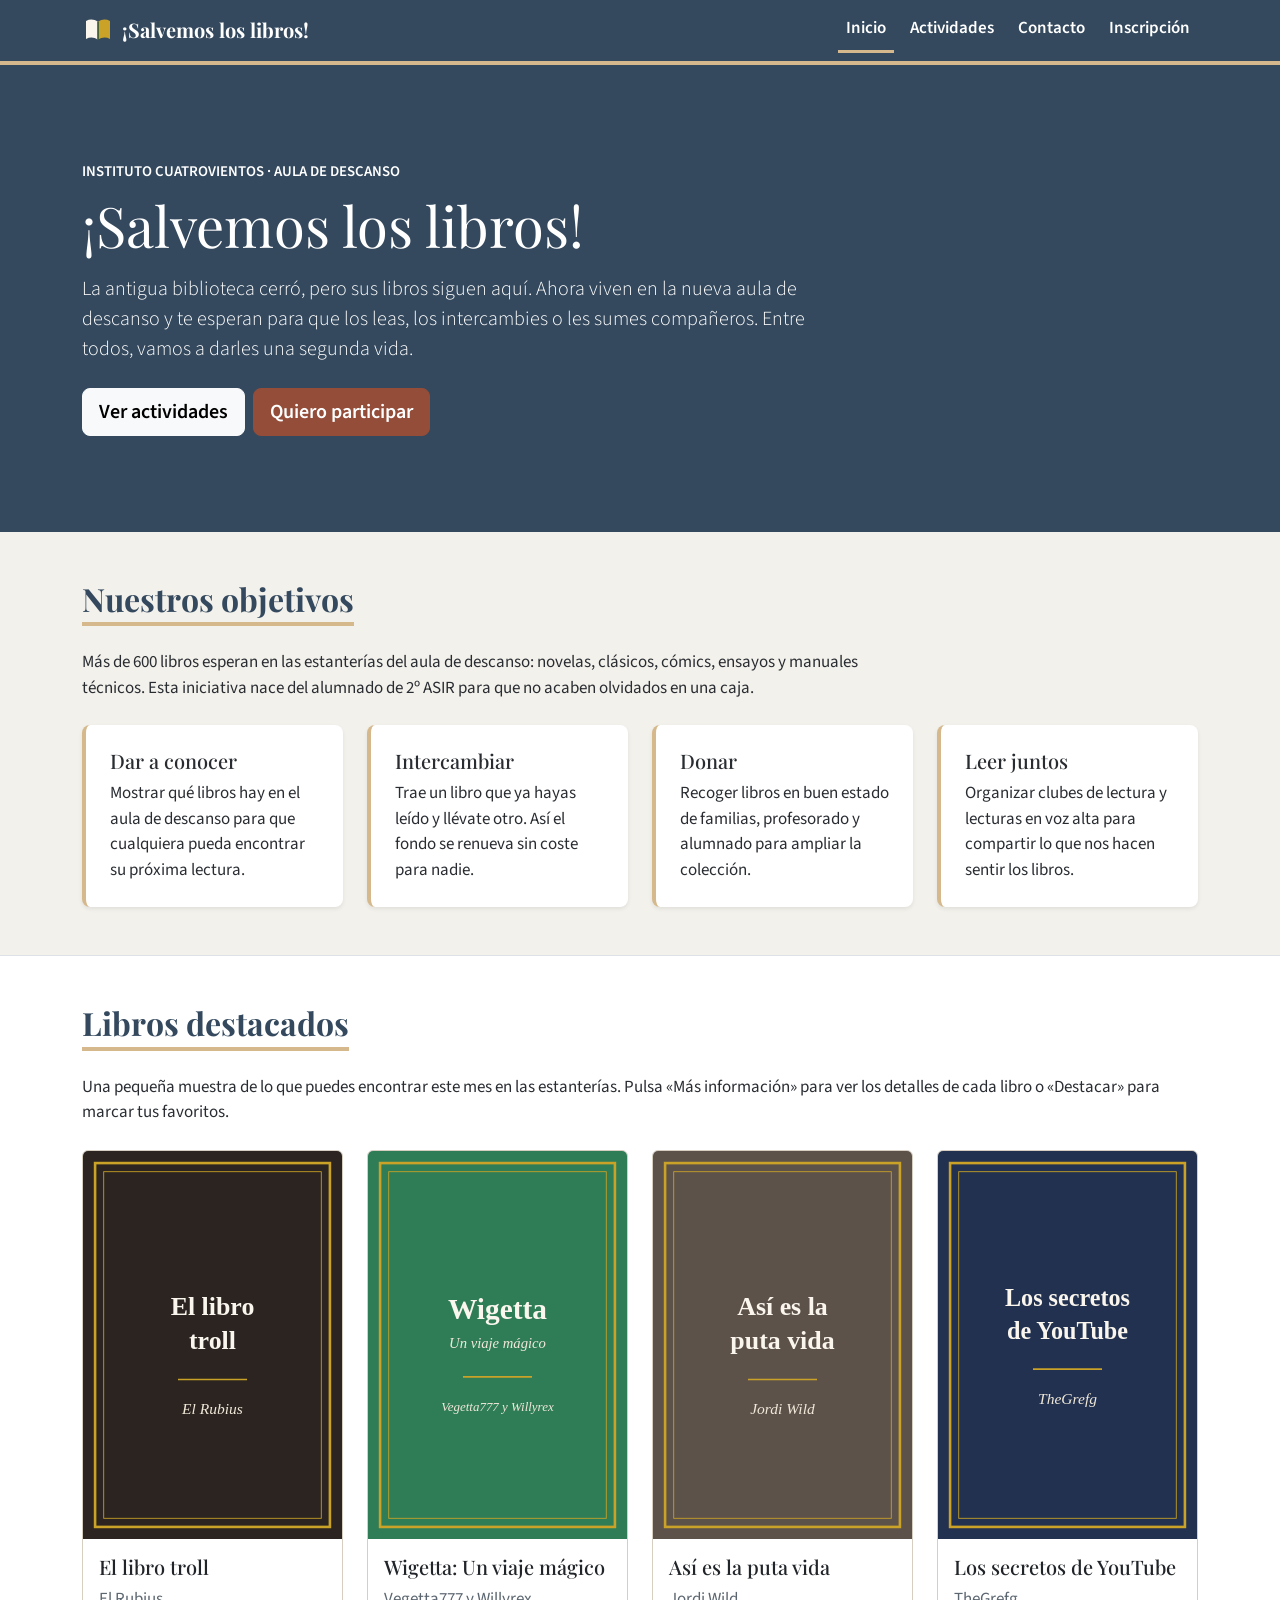
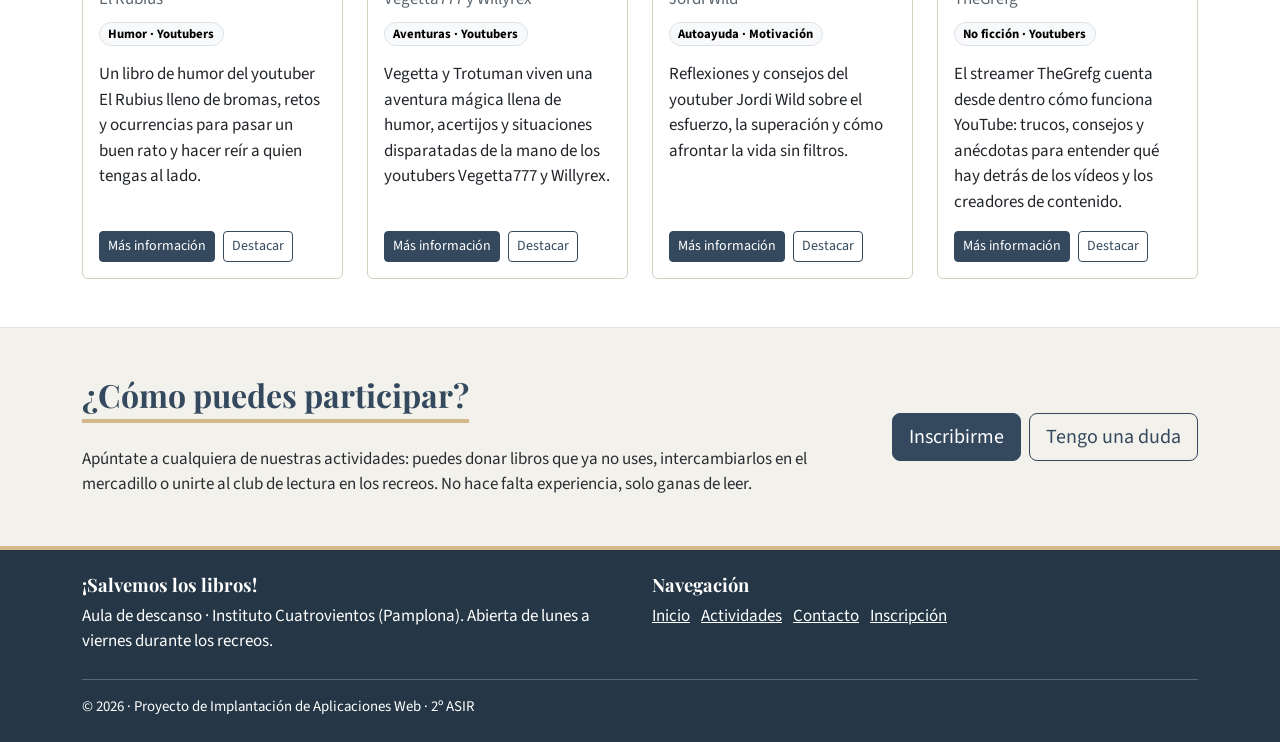
==== commit 94df1137: "feat: merge the four pages into a single index with four sections" ====
--- a/index.html
+++ b/index.html
@@ -6,7 +6,7 @@
   <meta name="viewport" content="width=device-width, initial-scale=1">
   <meta name="description"
     content="¡Salvemos los libros! Iniciativa del Instituto Cuatrovientos para dar una segunda vida a los libros de la antigua biblioteca con actividades de intercambio, donación y lectura.">
-  <title>Inicio · ¡Salvemos los libros! · Instituto Cuatrovientos</title>
+  <title>¡Salvemos los libros! · Instituto Cuatrovientos</title>
   <link rel="icon" href="img/logo.svg" type="image/svg+xml">
   <link rel="preconnect" href="https://fonts.googleapis.com">
   <link rel="preconnect" href="https://fonts.gstatic.com" crossorigin>
@@ -16,15 +16,20 @@
   <link href="https://cdn.jsdelivr.net/npm/bootstrap@5.3.3/dist/css/bootstrap.min.css" rel="stylesheet"
     integrity="sha384-QWTKZyjpPEjISv5WaRU9OFeRpok6YctnYmDr5pNlyT2bRjXh0JMhjY6hW+ALEwIH" crossorigin="anonymous">
   <link href="css/style.css" rel="stylesheet">
+  <script src="https://cdn.jsdelivr.net/npm/bootstrap@5.3.3/dist/js/bootstrap.bundle.min.js"
+    integrity="sha384-YvpcrYf0tY3lHB60NNkmXc5s9fDVZLESaAA55NDzOxhy9GkcIdslK1eN7N6jIeHz" crossorigin="anonymous"
+    defer></script>
+  <script src="js/app.js" defer></script>
 </head>
 
 <body>
   <a class="skip-link" href="#contenido">Saltar al contenido principal</a>
 
+  <!-- ============ CABECERA Y MENÚ (comunes a todas las vistas) ============ -->
   <header>
     <nav class="navbar navbar-expand-lg navbar-library" data-bs-theme="dark" aria-label="Navegación principal">
       <div class="container">
-        <a class="navbar-brand d-flex align-items-center gap-2" href="index.html">
+        <a class="navbar-brand d-flex align-items-center gap-2" href="#inicio" data-view="inicio">
           <img src="img/logo.svg" alt="" width="32" height="32">
           ¡Salvemos los libros!
         </a>
@@ -34,10 +39,10 @@
         </button>
         <div class="collapse navbar-collapse" id="menuPrincipal">
           <ul class="navbar-nav ms-auto gap-lg-2">
-            <li class="nav-item"><a class="nav-link active" aria-current="page" href="index.html">Inicio</a></li>
-            <li class="nav-item"><a class="nav-link" href="pages/events.html">Actividades</a></li>
-            <li class="nav-item"><a class="nav-link" href="pages/contact.html">Contacto</a></li>
-            <li class="nav-item"><a class="nav-link" href="pages/register.html">Inscripción</a></li>
+            <li class="nav-item"><a class="nav-link active" aria-current="page" href="#inicio" data-view="inicio">Inicio</a></li>
+            <li class="nav-item"><a class="nav-link" href="#actividades" data-view="actividades">Actividades</a></li>
+            <li class="nav-item"><a class="nav-link" href="#contacto" data-view="contacto">Contacto</a></li>
+            <li class="nav-item"><a class="nav-link" href="#registro" data-view="registro">Inscripción</a></li>
           </ul>
         </div>
       </div>
@@ -45,148 +50,509 @@
   </header>
 
   <main id="contenido">
-    <!-- Presentación -->
-    <section class="hero py-5" aria-labelledby="titulo-inicio">
-      <div class="container py-lg-5">
-        <div class="row">
-          <div class="col-lg-8">
-            <p class="text-uppercase fw-semibold small mb-2">Instituto Cuatrovientos · Aula de descanso</p>
-            <h1 id="titulo-inicio" class="display-4 mb-3">¡Salvemos los libros!</h1>
-            <p class="lead mb-4">La antigua biblioteca cerró, pero sus libros siguen aquí. Ahora viven en la nueva aula
-              de descanso y te esperan para que los leas, los intercambies o les sumes compañeros. Entre todos, vamos a
-              darles una segunda vida.</p>
-            <div class="d-flex flex-wrap gap-2">
-              <a class="btn btn-light btn-lg fw-semibold" href="pages/events.html">Ver actividades</a>
-              <a class="btn btn-accent btn-lg fw-semibold" href="pages/register.html">Quiero participar</a>
+
+    <!-- ======================= VISTA 1: INICIO ======================= -->
+    <section id="inicio" class="vista" aria-labelledby="titulo-inicio">
+      <div class="hero py-5">
+        <div class="container py-lg-5">
+          <div class="row">
+            <div class="col-lg-8">
+              <p class="text-uppercase fw-semibold small mb-2">Instituto Cuatrovientos · Aula de descanso</p>
+              <h1 id="titulo-inicio" class="titulo-vista display-4 mb-3" tabindex="-1">¡Salvemos los libros!</h1>
+              <p class="lead mb-4">La antigua biblioteca cerró, pero sus libros siguen aquí. Ahora viven en la nueva aula
+                de descanso y te esperan para que los leas, los intercambies o les sumes compañeros. Entre todos, vamos a
+                darles una segunda vida.</p>
+              <div class="d-flex flex-wrap gap-2">
+                <a class="btn btn-light btn-lg fw-semibold" href="#actividades" data-view="actividades">Ver actividades</a>
+                <a class="btn btn-accent btn-lg fw-semibold" href="#registro" data-view="registro">Quiero participar</a>
+              </div>
+            </div>
+          </div>
+        </div>
+      </div>
+
+      <!-- Objetivos de la iniciativa -->
+      <div class="py-5">
+        <div class="container">
+          <h2 class="section-title">Nuestros objetivos</h2>
+          <p class="mb-4 col-lg-9">Más de 600 libros esperan en las estanterías del aula de descanso: novelas, clásicos,
+            cómics, ensayos y manuales técnicos. Esta iniciativa nace del alumnado de 2º ASIR para que no acaben olvidados
+            en una caja.</p>
+          <div class="row g-4">
+            <div class="col-sm-6 col-lg-3">
+              <article class="goal-card h-100 p-4 rounded-3 shadow-sm">
+                <h3 class="h5">Dar a conocer</h3>
+                <p class="mb-0">Mostrar qué libros hay en el aula de descanso para que cualquiera pueda encontrar su
+                  próxima lectura.</p>
+              </article>
+            </div>
+            <div class="col-sm-6 col-lg-3">
+              <article class="goal-card h-100 p-4 rounded-3 shadow-sm">
+                <h3 class="h5">Intercambiar</h3>
+                <p class="mb-0">Trae un libro que ya hayas leído y llévate otro. Así el fondo se renueva sin coste para
+                  nadie.</p>
+              </article>
+            </div>
+            <div class="col-sm-6 col-lg-3">
+              <article class="goal-card h-100 p-4 rounded-3 shadow-sm">
+                <h3 class="h5">Donar</h3>
+                <p class="mb-0">Recoger libros en buen estado de familias, profesorado y alumnado para ampliar la
+                  colección.</p>
+              </article>
+            </div>
+            <div class="col-sm-6 col-lg-3">
+              <article class="goal-card h-100 p-4 rounded-3 shadow-sm">
+                <h3 class="h5">Leer juntos</h3>
+                <p class="mb-0">Organizar clubes de lectura y lecturas en voz alta para compartir lo que nos hacen sentir
+                  los libros.</p>
+              </article>
+            </div>
+          </div>
+        </div>
+      </div>
+
+      <!-- Libros destacados: cada card guarda información extra en atributos data-* -->
+      <div class="py-5 bg-white border-top border-bottom">
+        <div class="container">
+          <h2 class="section-title">Libros destacados</h2>
+          <p class="mb-4">Una pequeña muestra de lo que puedes encontrar este mes en las estanterías. Pulsa
+            «Más información» para ver los detalles de cada libro o «Destacar» para marcar tus favoritos.</p>
+          <div class="row g-4">
+            <div class="col-sm-6 col-lg-3">
+              <article class="card book-card h-100" data-anio="2014" data-paginas="224" data-estado="Bueno"
+                data-ubicacion="Estantería A · Humor"
+                data-sinopsis="Incluye retos para hacer en grupo, páginas para dibujar y bromas que el propio autor propone hacer a tus amigos. Ideal para leer a ratos en el recreo.">
+                <img src="img/libros/el-libro-troll.svg" class="card-img-top"
+                  alt="Portada negra del libro El libro troll, de El Rubius" width="300" height="450">
+                <div class="card-body d-flex flex-column">
+                  <h3 class="card-title h5">El libro troll</h3>
+                  <p class="book-meta mb-2">El Rubius</p>
+                  <p><span class="badge rounded-pill text-bg-light border">Humor · Youtubers</span></p>
+                  <p class="card-text">Un libro de humor del youtuber El Rubius lleno de bromas, retos y ocurrencias
+                    para pasar un buen rato y hacer reír a quien tengas al lado.</p>
+                  <div class="d-flex flex-wrap gap-2 mt-auto">
+                    <button type="button" class="btn btn-primary btn-sm btn-info-libro" aria-expanded="false">Más información</button>
+                    <button type="button" class="btn btn-outline-primary btn-sm btn-destacar" aria-pressed="false">Destacar</button>
+                  </div>
+                </div>
+              </article>
+            </div>
+            <div class="col-sm-6 col-lg-3">
+              <article class="card book-card h-100" data-anio="2015" data-paginas="176" data-estado="Muy bueno"
+                data-ubicacion="Estantería B · Aventuras"
+                data-sinopsis="Primer libro de la saga Wigetta, con muchas ilustraciones a color y capítulos cortos. Perfecto para quien quiere empezar a leer sin agobios.">
+                <img src="img/libros/wigetta.svg" class="card-img-top"
+                  alt="Portada verde del libro Wigetta: Un viaje mágico, de Vegetta777 y Willyrex" width="300"
+                  height="450">
+                <div class="card-body d-flex flex-column">
+                  <h3 class="card-title h5">Wigetta: Un viaje mágico</h3>
+                  <p class="book-meta mb-2">Vegetta777 y Willyrex</p>
+                  <p><span class="badge rounded-pill text-bg-light border">Aventuras · Youtubers</span></p>
+                  <p class="card-text">Vegetta y Trotuman viven una aventura mágica llena de humor, acertijos y
+                    situaciones disparatadas de la mano de los youtubers Vegetta777 y Willyrex.</p>
+                  <div class="d-flex flex-wrap gap-2 mt-auto">
+                    <button type="button" class="btn btn-primary btn-sm btn-info-libro" aria-expanded="false">Más información</button>
+                    <button type="button" class="btn btn-outline-primary btn-sm btn-destacar" aria-pressed="false">Destacar</button>
+                  </div>
+                </div>
+              </article>
+            </div>
+            <div class="col-sm-6 col-lg-3">
+              <article class="card book-card h-100" data-anio="2022" data-paginas="256" data-estado="Como nuevo"
+                data-ubicacion="Estantería C · Crecimiento personal"
+                data-sinopsis="Jordi Wild repasa su trayectoria personal y profesional y comparte su visión sobre la disciplina, el fracaso y la salud mental.">
+                <img src="img/libros/asi-es-la-puta-vida.svg" class="card-img-top"
+                  alt="Portada gris del libro Así es la puta vida, de Jordi Wild" width="300" height="450">
+                <div class="card-body d-flex flex-column">
+                  <h3 class="card-title h5">Así es la puta vida</h3>
+                  <p class="book-meta mb-2">Jordi Wild</p>
+                  <p><span class="badge rounded-pill text-bg-light border">Autoayuda · Motivación</span></p>
+                  <p class="card-text">Reflexiones y consejos del youtuber Jordi Wild sobre el esfuerzo, la
+                    superación y cómo afrontar la vida sin filtros.</p>
+                  <div class="d-flex flex-wrap gap-2 mt-auto">
+                    <button type="button" class="btn btn-primary btn-sm btn-info-libro" aria-expanded="false">Más información</button>
+                    <button type="button" class="btn btn-outline-primary btn-sm btn-destacar" aria-pressed="false">Destacar</button>
+                  </div>
+                </div>
+              </article>
+            </div>
+            <div class="col-sm-6 col-lg-3">
+              <article class="card book-card h-100" data-anio="2016" data-paginas="208"
+                data-estado="Aceptable (cubierta algo gastada)" data-ubicacion="Estantería C · Divulgación"
+                data-sinopsis="Explica cómo empezó su canal, cómo se preparan los vídeos y qué hay detrás de la vida diaria de un creador de contenido.">
+                <img src="img/libros/los-secretos-de-youtube.svg" class="card-img-top"
+                  alt="Portada azul marino del libro Los secretos de YouTube, de TheGrefg" width="300"
+                  height="450">
+                <div class="card-body d-flex flex-column">
+                  <h3 class="card-title h5">Los secretos de YouTube</h3>
+                  <p class="book-meta mb-2">TheGrefg</p>
+                  <p><span class="badge rounded-pill text-bg-light border">No ficción · Youtubers</span></p>
+                  <p class="card-text">El streamer TheGrefg cuenta desde dentro cómo funciona YouTube: trucos,
+                    consejos y anécdotas para entender qué hay detrás de los vídeos y los creadores de contenido.</p>
+                  <div class="d-flex flex-wrap gap-2 mt-auto">
+                    <button type="button" class="btn btn-primary btn-sm btn-info-libro" aria-expanded="false">Más información</button>
+                    <button type="button" class="btn btn-outline-primary btn-sm btn-destacar" aria-pressed="false">Destacar</button>
+                  </div>
+                </div>
+              </article>
+            </div>
+          </div>
+        </div>
+      </div>
+
+      <!-- Llamada a la acción -->
+      <div class="py-5">
+        <div class="container">
+          <div class="row align-items-center g-4">
+            <div class="col-lg-8">
+              <h2 class="section-title">¿Cómo puedes participar?</h2>
+              <p class="mb-0">Apúntate a cualquiera de nuestras actividades: puedes donar libros que ya no uses,
+                intercambiarlos en el mercadillo o unirte al club de lectura en los recreos. No hace falta experiencia,
+                solo ganas de leer.</p>
+            </div>
+            <div class="col-lg-4 d-flex flex-wrap gap-2 justify-content-lg-end">
+              <a class="btn btn-primary btn-lg" href="#registro" data-view="registro">Inscribirme</a>
+              <a class="btn btn-outline-primary btn-lg" href="#contacto" data-view="contacto">Tengo una duda</a>
             </div>
           </div>
         </div>
       </div>
     </section>
 
-    <!-- Objetivos de la iniciativa -->
-    <section class="py-5" aria-labelledby="titulo-objetivos">
-      <div class="container">
-        <h2 id="titulo-objetivos" class="section-title">Nuestros objetivos</h2>
-        <p class="mb-4 col-lg-9">Más de 600 libros esperan en las estanterías del aula de descanso: novelas, clásicos,
-          cómics, ensayos y manuales técnicos. Esta iniciativa nace del alumnado de 2º ASIR para que no acaben olvidados
-          en una caja.</p>
-        <div class="row g-4">
-          <div class="col-sm-6 col-lg-3">
-            <article class="goal-card h-100 p-4 rounded-3 shadow-sm">
-              <h3 class="h5">Dar a conocer</h3>
-              <p class="mb-0">Mostrar qué libros hay en el aula de descanso para que cualquiera pueda encontrar su
-                próxima lectura.</p>
-            </article>
-          </div>
-          <div class="col-sm-6 col-lg-3">
-            <article class="goal-card h-100 p-4 rounded-3 shadow-sm">
-              <h3 class="h5">Intercambiar</h3>
-              <p class="mb-0">Trae un libro que ya hayas leído y llévate otro. Así el fondo se renueva sin coste para
-                nadie.</p>
-            </article>
-          </div>
-          <div class="col-sm-6 col-lg-3">
-            <article class="goal-card h-100 p-4 rounded-3 shadow-sm">
-              <h3 class="h5">Donar</h3>
-              <p class="mb-0">Recoger libros en buen estado de familias, profesorado y alumnado para ampliar la
-                colección.</p>
-            </article>
-          </div>
-          <div class="col-sm-6 col-lg-3">
-            <article class="goal-card h-100 p-4 rounded-3 shadow-sm">
-              <h3 class="h5">Leer juntos</h3>
-              <p class="mb-0">Organizar clubes de lectura y lecturas en voz alta para compartir lo que nos hacen sentir
-                los libros.</p>
-            </article>
-          </div>
+    <!-- ===================== VISTA 2: ACTIVIDADES ===================== -->
+    <section id="actividades" class="vista" aria-labelledby="titulo-actividades" hidden>
+      <div class="page-header py-5">
+        <div class="container">
+          <h2 id="titulo-actividades" class="titulo-vista display-6 mb-2" tabindex="-1">Actividades</h2>
+          <p class="lead mb-0 col-lg-9">Calendario del curso 2026-2027. Todas las actividades son gratuitas y abiertas a
+            alumnado, profesorado y familias del instituto.</p>
+        </div>
+      </div>
+
+      <div class="py-5">
+        <div class="container">
+          <h3 class="section-title">Próximas actividades</h3>
+
+          <!-- Filtros: cada botón guarda en data-filtro el tipo que resalta -->
+          <div class="d-flex flex-wrap align-items-center gap-2 mb-4" role="group" aria-label="Resaltar actividades por tipo">
+            <span class="fw-semibold me-1">Resaltar:</span>
+            <button type="button" class="btn btn-outline-primary btn-sm btn-filtro" data-filtro="intercambio" aria-pressed="false">Intercambio</button>
+            <button type="button" class="btn btn-outline-primary btn-sm btn-filtro" data-filtro="donacion" aria-pressed="false">Donación</button>
+            <button type="button" class="btn btn-outline-primary btn-sm btn-filtro" data-filtro="lectura" aria-pressed="false">Lectura</button>
+            <button type="button" class="btn btn-outline-primary btn-sm btn-filtro active" data-filtro="todos" aria-pressed="true">Todos</button>
+          </div>
+
+          <div class="table-responsive rounded-3 border shadow-sm">
+            <table class="table table-library table-hover align-middle mb-0">
+              <caption class="px-3">Actividades de donación, intercambio y lectura organizadas en el Instituto
+                Cuatrovientos (curso 2026-2027)</caption>
+              <thead>
+                <tr>
+                  <th scope="col">Nombre</th>
+                  <th scope="col">Fecha</th>
+                  <th scope="col">Lugar</th>
+                  <th scope="col">Descripción</th>
+                  <th scope="col">Detalles</th>
+                </tr>
+              </thead>
+              <tbody>
+                <tr class="evento evento-donacion" data-tipo="donacion"
+                  data-detalle="Trae los libros en una bolsa con tu nombre. Aceptamos novelas, cómics, ensayos y manuales en buen estado. Al terminar el recreo, el alumnado voluntario de 2º ASIR los clasifica por género.">
+                  <th scope="row" class="col-nombre">Gran recogida de libros <span class="badge badge-donacion d-block d-sm-inline-block mt-1">Donación</span></th>
+                  <td class="col-fecha"><time datetime="2026-11-18T10:30">18 nov. 2026, 10:30</time></td>
+                  <td>Vestíbulo principal</td>
+                  <td class="col-descripcion">Punto de recogida durante el recreo para donar libros en buen estado. Cada donación se registra con el nombre de quien la hace.</td>
+                  <td><button type="button" class="btn btn-outline-primary btn-sm btn-detalle" aria-expanded="false">Ver detalles</button></td>
+                </tr>
+                <tr class="evento evento-intercambio" data-tipo="intercambio"
+                  data-detalle="Por cada libro que traigas recibes un token pirata (una ficha de cartón) que puedes canjear por cualquier libro de la mesa de intercambio durante todo el trimestre.">
+                  <th scope="row" class="col-nombre">Cambio de libros por el token pirata <span class="badge badge-intercambio d-block d-sm-inline-block mt-1">Intercambio</span></th>
+                  <td class="col-fecha"><time datetime="2026-11-25T10:30">25 nov. 2026, 10:30</time></td>
+                  <td>Aula de descanso</td>
+                  <td class="col-descripcion">Trae un libro que ya hayas leído y cámbialo por un token pirata. Sin dinero real, solo trueque gamer (no cap).</td>
+                  <td><button type="button" class="btn btn-outline-primary btn-sm btn-detalle" aria-expanded="false">Ver detalles</button></td>
+                </tr>
+                <tr class="evento evento-lectura" data-tipo="lectura"
+                  data-detalle="No hace falta haber terminado el libro. Hay 10 ejemplares para prestar en el aula de descanso. La sesión dura unos 30 minutos.">
+                  <th scope="row" class="col-nombre">Club de lectura: <cite>Los secretos de YouTube</cite> <span class="badge badge-lectura d-block d-sm-inline-block mt-1">Lectura</span></th>
+                  <td class="col-fecha"><time datetime="2026-12-02T14:30">2 dic. 2026, 14:30</time></td>
+                  <td>Aula de descanso</td>
+                  <td class="col-descripcion">Primera sesión del club: comentamos el libro de TheGrefg, charlamos sobre el mundo de los creadores de contenido y elegimos entre todos la próxima lectura.</td>
+                  <td><button type="button" class="btn btn-outline-primary btn-sm btn-detalle" aria-expanded="false">Ver detalles</button></td>
+                </tr>
+                <tr class="evento evento-lectura" data-tipo="lectura"
+                  data-detalle="Sesión guiada por el departamento de Humanidades. Se leerán fragmentos traducidos al castellano y se comentará su contexto histórico. Plazas limitadas a 25 personas.">
+                  <th scope="row" class="col-nombre">Lectura de la Torá <span class="badge badge-lectura d-block d-sm-inline-block mt-1">Lectura</span></th>
+                  <td class="col-fecha"><time datetime="2026-12-16T12:00">16 dic. 2026, 12:00</time></td>
+                  <td>Salón de actos</td>
+                  <td class="col-descripcion">Lectura y estudio de pasajes de la Torá, explorando sus textos sagrados y su tradición histórica y cultural.</td>
+                  <td><button type="button" class="btn btn-outline-primary btn-sm btn-detalle" aria-expanded="false">Ver detalles</button></td>
+                </tr>
+                <tr class="evento evento-donacion" data-tipo="donacion"
+                  data-detalle="Los ejemplares donados se repartirán entre las aulas de descanso del instituto. Si tienes un ejemplar en casa, puedes traerlo ese mismo día.">
+                  <th scope="row" class="col-nombre">Mi vida a través de mis textos (JPelirrojo) <span class="badge badge-donacion d-block d-sm-inline-block mt-1">Donación</span></th>
+                  <td class="col-fecha"><time datetime="2027-01-20T10:30">20 ene. 2027, 10:30</time></td>
+                  <td>Aula de descanso</td>
+                  <td class="col-descripcion">Donación especial de ejemplares del libro autobiográfico de JPelirrojo para fomentar la reflexión y la creatividad literaria.</td>
+                  <td><button type="button" class="btn btn-outline-primary btn-sm btn-detalle" aria-expanded="false">Ver detalles</button></td>
+                </tr>
+                <tr class="evento evento-intercambio" data-tipo="intercambio"
+                  data-detalle="Trae como máximo 5 cómics o tomos de manga. Las colecciones incompletas se intentarán completar con las de otros participantes.">
+                  <th scope="row" class="col-nombre">Intercambio de cómics y manga <span class="badge badge-intercambio d-block d-sm-inline-block mt-1">Intercambio</span></th>
+                  <td class="col-fecha"><time datetime="2027-02-10T10:30">10 feb. 2027, 10:30</time></td>
+                  <td>Patio cubierto</td>
+                  <td class="col-descripcion">Edición especial del mercadillo dedicada a cómics, novela gráfica y manga.</td>
+                  <td><button type="button" class="btn btn-outline-primary btn-sm btn-detalle" aria-expanded="false">Ver detalles</button></td>
+                </tr>
+                <tr class="evento evento-donacion" data-tipo="donacion"
+                  data-detalle="Se recogen manuales técnicos de electrónica, electricidad y fontanería. Los planos más creativos se expondrán en el vestíbulo durante una semana.">
+                  <th scope="row" class="col-nombre">Manual de construcción: Máquina del tiempo con una lavadora <span class="badge badge-donacion d-block d-sm-inline-block mt-1">Donación</span></th>
+                  <td class="col-fecha"><time datetime="2027-03-10T10:30">10 mar. 2027, 10:30</time></td>
+                  <td>Biblioteca de aula, 1.ª planta</td>
+                  <td class="col-descripcion">Dona los planos técnicos para transformar tu vieja lavadora en un condensador de fluzo. Se requieren nociones de fontanería cuántica y un destornillador fijo.</td>
+                  <td><button type="button" class="btn btn-outline-primary btn-sm btn-detalle" aria-expanded="false">Ver detalles</button></td>
+                </tr>
+                <tr class="evento evento-lectura" data-tipo="lectura"
+                  data-detalle="Apúntate en la mesa del patio para elegir tu turno de diez minutos. Habrá ejemplares de Don Quijote disponibles para quien no traiga el suyo.">
+                  <th scope="row" class="col-nombre">Maratón de lectura del Día del Libro <span class="badge badge-lectura d-block d-sm-inline-block mt-1">Lectura</span></th>
+                  <td class="col-fecha"><time datetime="2027-04-23T09:00">23 abr. 2027, 09:00</time></td>
+                  <td>Patio cubierto</td>
+                  <td class="col-descripcion">Lectura ininterrumpida de <cite>Don Quijote de la Mancha</cite> por turnos de diez minutos durante toda la mañana.</td>
+                  <td><button type="button" class="btn btn-outline-primary btn-sm btn-detalle" aria-expanded="false">Ver detalles</button></td>
+                </tr>
+              </tbody>
+            </table>
+          </div>
+          <p class="mt-4 mb-0">¿Te interesa alguna? <a href="#registro" data-view="registro">Inscríbete aquí</a> o
+            <a href="#contacto" data-view="contacto">escríbenos</a> si quieres proponer una actividad.</p>
         </div>
       </div>
     </section>
 
-    <!-- Libros destacados -->
-    <section class="py-5 bg-white border-top border-bottom" aria-labelledby="titulo-libros">
-      <div class="container">
-        <h2 id="titulo-libros" class="section-title">Libros destacados</h2>
-        <p class="mb-4">Una pequeña muestra de lo que puedes encontrar este mes en las estanterías.</p>
-        <div class="row g-4">
-          <div class="col-sm-6 col-lg-3">
-            <article class="card book-card h-100">
-              <img src="img/libros/el-libro-troll.svg" class="card-img-top"
-                alt="Portada negra del libro El libro troll, de El Rubius" width="300" height="450">
-              <div class="card-body d-flex flex-column">
-                <h3 class="card-title h5">El libro troll</h3>
-                <p class="book-meta mb-2">El Rubius</p>
-                <p><span class="badge rounded-pill text-bg-light border">Humor · Youtubers</span></p>
-                <p class="card-text mb-0">Un libro de humor del youtuber El Rubius lleno de bromas, retos y ocurrencias
-                  para pasar un buen rato y hacer reír a quien tengas al lado.</p>
+    <!-- ====================== VISTA 3: CONTACTO ====================== -->
+    <section id="contacto" class="vista" aria-labelledby="titulo-contacto" hidden>
+      <div class="page-header py-5">
+        <div class="container">
+          <h2 id="titulo-contacto" class="titulo-vista display-6 mb-2" tabindex="-1">Contacto</h2>
+          <p class="lead mb-0 col-lg-9">¿Tienes libros para donar, una duda o una idea para una actividad? Escríbenos y te
+            responderemos en un plazo de dos días lectivos.</p>
+        </div>
+      </div>
+
+      <div class="py-5">
+        <div class="container">
+          <div class="row g-5">
+            <div class="col-lg-7">
+              <div class="form-panel p-4 p-md-5 shadow-sm">
+                <h3 class="section-title">Envíanos un mensaje</h3>
+                <p class="small">Los campos marcados con <span class="required-mark">*</span> son obligatorios.</p>
+
+                <!-- Aquí el JavaScript añade el mensaje de error o de confirmación -->
+                <div id="contacto-alerta"></div>
+
+                <form id="form-contacto" action="#" method="post" novalidate>
+                  <div class="mb-3">
+                    <label for="contacto-nombre" class="form-label">Nombre y apellidos <span class="required-mark" aria-hidden="true">*</span></label>
+                    <input type="text" class="form-control" id="contacto-nombre" name="nombre" autocomplete="name"
+                      required minlength="2" maxlength="60" aria-describedby="contacto-nombre-ayuda contacto-nombre-error">
+                    <div id="contacto-nombre-ayuda" class="form-text">Entre 2 y 60 caracteres.</div>
+                    <div id="contacto-nombre-error" class="invalid-feedback">Escribe tu nombre (al menos 2 caracteres).</div>
+                  </div>
+
+                  <div class="mb-3">
+                    <label for="contacto-email" class="form-label">Correo electrónico <span class="required-mark" aria-hidden="true">*</span></label>
+                    <input type="email" class="form-control" id="contacto-email" name="email" autocomplete="email"
+                      required maxlength="100" placeholder="nombre@ejemplo.com"
+                      aria-describedby="contacto-email-ayuda contacto-email-error">
+                    <div id="contacto-email-ayuda" class="form-text">Solo lo usaremos para responderte.</div>
+                    <div id="contacto-email-error" class="invalid-feedback">Escribe un correo válido, por ejemplo nombre@ejemplo.com.</div>
+                  </div>
+
+                  <div class="mb-3">
+                    <label for="contacto-telefono" class="form-label">Teléfono <span class="optional-mark">(opcional)</span></label>
+                    <input type="tel" class="form-control" id="contacto-telefono" name="telefono" autocomplete="tel"
+                      pattern="[6-9][0-9]{8}" maxlength="9" inputmode="numeric"
+                      aria-describedby="contacto-telefono-ayuda contacto-telefono-error">
+                    <div id="contacto-telefono-ayuda" class="form-text">9 cifras, sin espacios ni prefijo (por ejemplo, 612345678).</div>
+                    <div id="contacto-telefono-error" class="invalid-feedback">Si lo escribes, el teléfono debe tener exactamente 9 cifras.</div>
+                  </div>
+
+                  <div class="mb-3">
+                    <label for="contacto-asunto" class="form-label">Asunto <span class="required-mark" aria-hidden="true">*</span></label>
+                    <select class="form-select" id="contacto-asunto" name="asunto" required
+                      aria-describedby="contacto-asunto-ayuda contacto-asunto-error">
+                      <option value="" selected disabled>Elige un asunto…</option>
+                      <option value="donacion">Quiero donar libros</option>
+                      <option value="intercambio">Dudas sobre el intercambio</option>
+                      <option value="lectura">Club de lectura</option>
+                      <option value="propuesta">Proponer una actividad</option>
+                      <option value="otro">Otro asunto</option>
+                    </select>
+                    <div id="contacto-asunto-ayuda" class="form-text">Nos ayuda a dirigir tu mensaje a la persona adecuada.</div>
+                    <div id="contacto-asunto-error" class="invalid-feedback">Elige un asunto de la lista.</div>
+                  </div>
+
+                  <div class="mb-4">
+                    <label for="contacto-mensaje" class="form-label">Mensaje <span class="required-mark" aria-hidden="true">*</span></label>
+                    <textarea class="form-control" id="contacto-mensaje" name="mensaje" rows="5" required minlength="10"
+                      maxlength="500" aria-describedby="contacto-mensaje-ayuda contacto-mensaje-error"></textarea>
+                    <div id="contacto-mensaje-ayuda" class="form-text">Entre 10 y 500 caracteres.</div>
+                    <div id="contacto-mensaje-error" class="invalid-feedback">El mensaje debe tener al menos 10 caracteres.</div>
+                  </div>
+
+                  <button type="submit" class="btn btn-primary btn-lg">Enviar mensaje</button>
+                </form>
               </div>
-            </article>
-          </div>
-          <div class="col-sm-6 col-lg-3">
-            <article class="card book-card h-100">
-              <img src="img/libros/wigetta.svg" class="card-img-top"
-                alt="Portada verde del libro Wigetta: Un viaje mágico, de Vegetta777 y Willyrex" width="300"
-                height="450">
-              <div class="card-body d-flex flex-column">
-                <h3 class="card-title h5">Wigetta: Un viaje mágico</h3>
-                <p class="book-meta mb-2">Vegetta777 y Willyrex</p>
-                <p><span class="badge rounded-pill text-bg-light border">Aventuras · Youtubers</span></p>
-                <p class="card-text mb-0">Vegetta y Trotuman viven una aventura mágica llena de humor, acertijos y
-                  situaciones disparatadas de la mano de los youtubers Vegetta777 y Willyrex.</p>
+            </div>
+
+            <aside class="col-lg-5" aria-labelledby="titulo-donde">
+              <h3 id="titulo-donde" class="section-title">Dónde encontrarnos</h3>
+              <dl class="mb-4">
+                <dt>Lugar</dt>
+                <dd>Aula de descanso, planta baja del Instituto Cuatrovientos (Pamplona).</dd>
+                <dt>Horario</dt>
+                <dd>De lunes a viernes, durante los recreos (10:30 – 11:00 y 14:15 – 14:45).</dd>
+                <dt>Quién lo organiza</dt>
+                <dd>Alumnado de 2º ASIR con el apoyo del departamento de Informática.</dd>
+              </dl>
+              <div class="goal-card p-4 rounded-3 shadow-sm">
+                <h4 class="h5">¿Vienes a donar?</h4>
+                <p class="mb-0">Aceptamos libros en buen estado: sin páginas arrancadas, sin humedad y sin subrayados
+                  excesivos. Consulta las fechas de recogida en el <a href="#actividades" data-view="actividades">calendario
+                  de actividades</a>.</p>
               </div>
-            </article>
-          </div>
-          <div class="col-sm-6 col-lg-3">
-            <article class="card book-card h-100">
-              <img src="img/libros/asi-es-la-puta-vida.svg" class="card-img-top"
-                alt="Portada gris del libro Así es la puta vida, de Jordi Wild" width="300" height="450">
-              <div class="card-body d-flex flex-column">
-                <h3 class="card-title h5">Así es la puta vida</h3>
-                <p class="book-meta mb-2">Jordi Wild</p>
-                <p><span class="badge rounded-pill text-bg-light border">Autoayuda · Motivación</span></p>
-                <p class="card-text mb-0">Reflexiones y consejos del youtuber Jordi Wild sobre el esfuerzo, la
-                  superación y cómo afrontar la vida sin filtros.</p>
+            </aside>
+          </div>
+        </div>
+      </div>
+    </section>
+
+    <!-- ====================== VISTA 4: REGISTRO ====================== -->
+    <section id="registro" class="vista" aria-labelledby="titulo-registro" hidden>
+      <div class="page-header py-5">
+        <div class="container">
+          <h2 id="titulo-registro" class="titulo-vista display-6 mb-2" tabindex="-1">Inscripción</h2>
+          <p class="lead mb-0 col-lg-9">Apúntate a ¡Salvemos los libros! y te avisaremos de cada actividad. Solo te
+            llevará un minuto.</p>
+        </div>
+      </div>
+
+      <div class="py-5">
+        <div class="container">
+          <div class="row g-5">
+            <div class="col-lg-7">
+              <div class="form-panel p-4 p-md-5 shadow-sm">
+                <h3 class="section-title">Formulario de inscripción</h3>
+                <p class="small">Los campos marcados con <span class="required-mark">*</span> son obligatorios. El resto
+                  son opcionales.</p>
+
+                <!-- Aquí el JavaScript añade el mensaje de error o de confirmación -->
+                <div id="registro-alerta"></div>
+
+                <form id="form-registro" action="#" method="post" novalidate>
+                  <div class="mb-3">
+                    <label for="registro-nombre" class="form-label">Nombre y apellidos <span class="required-mark" aria-hidden="true">*</span></label>
+                    <input type="text" class="form-control" id="registro-nombre" name="nombre" autocomplete="name"
+                      required minlength="2" maxlength="60" aria-describedby="registro-nombre-ayuda registro-nombre-error">
+                    <div id="registro-nombre-ayuda" class="form-text">Entre 2 y 60 caracteres.</div>
+                    <div id="registro-nombre-error" class="invalid-feedback">Escribe tu nombre (al menos 2 caracteres).</div>
+                  </div>
+
+                  <div class="mb-3">
+                    <label for="registro-email" class="form-label">Correo electrónico <span class="required-mark" aria-hidden="true">*</span></label>
+                    <input type="email" class="form-control" id="registro-email" name="email" autocomplete="email"
+                      required maxlength="100" placeholder="nombre@ejemplo.com"
+                      aria-describedby="registro-email-ayuda registro-email-error">
+                    <div id="registro-email-ayuda" class="form-text">Te enviaremos aquí los avisos de las actividades.</div>
+                    <div id="registro-email-error" class="invalid-feedback">Escribe un correo válido, por ejemplo nombre@ejemplo.com.</div>
+                  </div>
+
+                  <div class="mb-3">
+                    <label for="registro-curso" class="form-label">Curso o grupo <span class="required-mark" aria-hidden="true">*</span></label>
+                    <select class="form-select" id="registro-curso" name="curso" required
+                      aria-describedby="registro-curso-ayuda registro-curso-error">
+                      <option value="" selected disabled>Elige tu curso o grupo…</option>
+                      <optgroup label="Grado Medio">
+                        <option value="1-smr">1º SMR</option>
+                        <option value="2-smr">2º SMR</option>
+                      </optgroup>
+                      <optgroup label="Grado Superior">
+                        <option value="1-asir">1º ASIR</option>
+                        <option value="2-asir">2º ASIR</option>
+                        <option value="1-dam">1º DAM</option>
+                        <option value="2-dam">2º DAM</option>
+                      </optgroup>
+                      <optgroup label="Personal del centro">
+                        <option value="profesorado">Profesorado</option>
+                        <option value="pas">Personal de administración y servicios</option>
+                      </optgroup>
+                      <option value="otro">Familia u otro</option>
+                    </select>
+                    <div id="registro-curso-ayuda" class="form-text">Así sabremos qué actividades encajan con tu horario.</div>
+                    <div id="registro-curso-error" class="invalid-feedback">Elige tu curso o grupo.</div>
+                  </div>
+
+                  <fieldset class="mb-3" aria-describedby="registro-participacion-ayuda registro-participacion-error">
+                    <legend class="form-label fs-6">Tipo de participación <span class="required-mark" aria-hidden="true">*</span></legend>
+                    <div class="form-check">
+                      <input class="form-check-input participacion" type="checkbox" id="registro-donar" name="participacion" value="donar">
+                      <label class="form-check-label" for="registro-donar">Donar libros</label>
+                    </div>
+                    <div class="form-check">
+                      <input class="form-check-input participacion" type="checkbox" id="registro-intercambiar" name="participacion" value="intercambiar">
+                      <label class="form-check-label" for="registro-intercambiar">Intercambiar libros</label>
+                    </div>
+                    <div class="form-check">
+                      <input class="form-check-input participacion" type="checkbox" id="registro-leer" name="participacion" value="leer">
+                      <label class="form-check-label" for="registro-leer">Participar en lecturas y club de lectura</label>
+                    </div>
+                    <div id="registro-participacion-ayuda" class="form-text">Marca al menos una opción. Puedes elegir varias.</div>
+                    <div id="registro-participacion-error" class="invalid-feedback">Marca al menos un tipo de participación.</div>
+                  </fieldset>
+
+                  <div class="mb-3">
+                    <label for="registro-comentarios" class="form-label">Comentarios <span class="optional-mark">(opcional)</span></label>
+                    <textarea class="form-control" id="registro-comentarios" name="comentarios" rows="4" maxlength="300"
+                      aria-describedby="registro-comentarios-ayuda"></textarea>
+                    <div id="registro-comentarios-ayuda" class="form-text">Por ejemplo, qué géneros te gustan o cuántos
+                      libros podrías donar. Máximo 300 caracteres.</div>
+                  </div>
+
+                  <div class="form-check mb-4">
+                    <input class="form-check-input" type="checkbox" id="registro-normas" name="normas" value="acepto"
+                      required aria-describedby="registro-normas-ayuda registro-normas-error">
+                    <label class="form-check-label" for="registro-normas">He leído y acepto las normas de participación <span class="required-mark" aria-hidden="true">*</span></label>
+                    <div id="registro-normas-ayuda" class="form-text">Las tienes resumidas junto a este formulario.</div>
+                    <div id="registro-normas-error" class="invalid-feedback">Tienes que aceptar las normas para inscribirte.</div>
+                  </div>
+
+                  <button type="submit" class="btn btn-primary btn-lg">Enviar inscripción</button>
+                </form>
               </div>
-            </article>
-          </div>
-          <div class="col-sm-6 col-lg-3">
-            <article class="card book-card h-100">
-              <img src="img/libros/los-secretos-de-youtube.svg" class="card-img-top"
-                alt="Portada azul marino del libro Los secretos de YouTube, de TheGrefg" width="300"
-                height="450">
-              <div class="card-body d-flex flex-column">
-                <h3 class="card-title h5">Los secretos de YouTube</h3>
-                <p class="book-meta mb-2">TheGrefg</p>
-                <p><span class="badge rounded-pill text-bg-light border">No ficción · Youtubers</span></p>
-                <p class="card-text mb-0">El streamer TheGrefg cuenta desde dentro cómo funciona YouTube: trucos,
-                  consejos y anécdotas para entender qué hay detrás de los vídeos y los creadores de contenido.</p>
+            </div>
+
+            <aside class="col-lg-5" aria-labelledby="titulo-normas">
+              <h3 id="titulo-normas" class="section-title">Normas de participación</h3>
+              <ol class="mb-4">
+                <li class="mb-2">Los libros donados deben estar en buen estado: completos, limpios y sin humedad.</li>
+                <li class="mb-2">En el intercambio se entrega un libro por cada libro que se recoge.</li>
+                <li class="mb-2">Los libros del aula de descanso se leen allí o se devuelven en un máximo de tres semanas.</li>
+                <li class="mb-2">En el club de lectura se respetan los turnos de palabra y todas las opiniones.</li>
+                <li>Tus datos solo se usarán para avisarte de las actividades y no se compartirán con nadie.</li>
+              </ol>
+              <div class="goal-card p-4 rounded-3 shadow-sm">
+                <h4 class="h5">¿Prefieres preguntar antes?</h4>
+                <p class="mb-0">Consulta el <a href="#actividades" data-view="actividades">calendario de actividades</a> o
+                  <a href="#contacto" data-view="contacto">escríbenos</a> y te lo contamos todo.</p>
               </div>
-            </article>
-          </div>
-        </div>
-      </div>
-    </section>
-
-    <!-- Llamada a la acción -->
-    <section class="py-5" aria-labelledby="titulo-participa">
-      <div class="container">
-        <div class="row align-items-center g-4">
-          <div class="col-lg-8">
-            <h2 id="titulo-participa" class="section-title">¿Cómo puedes participar?</h2>
-            <p class="mb-0">Apúntate a cualquiera de nuestras actividades: puedes donar libros que ya no uses,
-              intercambiarlos en el mercadillo o unirte al club de lectura en los recreos. No hace falta experiencia,
-              solo ganas de leer.</p>
-          </div>
-          <div class="col-lg-4 d-flex flex-wrap gap-2 justify-content-lg-end">
-            <a class="btn btn-primary btn-lg" href="pages/register.html">Inscribirme</a>
-            <a class="btn btn-outline-primary btn-lg" href="pages/contact.html">Tengo una duda</a>
+            </aside>
           </div>
         </div>
       </div>
     </section>
   </main>
 
+  <!-- ===================== PIE (común a todas las vistas) ===================== -->
   <footer class="site-footer py-4">
     <div class="container">
       <div class="row g-4">
@@ -198,10 +564,10 @@
         <nav class="col-md-6" aria-label="Enlaces del pie de página">
           <h2>Navegación</h2>
           <ul class="list-inline mb-0">
-            <li class="list-inline-item"><a href="index.html">Inicio</a></li>
-            <li class="list-inline-item"><a href="pages/events.html">Actividades</a></li>
-            <li class="list-inline-item"><a href="pages/contact.html">Contacto</a></li>
-            <li class="list-inline-item"><a href="pages/register.html">Inscripción</a></li>
+            <li class="list-inline-item"><a href="#inicio" data-view="inicio">Inicio</a></li>
+            <li class="list-inline-item"><a href="#actividades" data-view="actividades">Actividades</a></li>
+            <li class="list-inline-item"><a href="#contacto" data-view="contacto">Contacto</a></li>
+            <li class="list-inline-item"><a href="#registro" data-view="registro">Inscripción</a></li>
           </ul>
         </nav>
       </div>
@@ -209,10 +575,6 @@
         Aplicaciones Web · 2º ASIR</p>
     </div>
   </footer>
-
-  <script src="https://cdn.jsdelivr.net/npm/bootstrap@5.3.3/dist/js/bootstrap.bundle.min.js"
-    integrity="sha384-YvpcrYf0tY3lHB60NNkmXc5s9fDVZLESaAA55NDzOxhy9GkcIdslK1eN7N6jIeHz"
-    crossorigin="anonymous"></script>
 </body>
 
-</html>+</html>
--- a/css/style.css
+++ b/css/style.css
@@ -5,16 +5,22 @@
 
 /* ---------- 1. Variables: colores y tipografías ---------- */
 :root {
-  --color-primary: #1f4e3d;      /* verde biblioteca */
-  --color-primary-dark: #163a2d; /* verde oscuro */
-  --color-accent: #8c2f39;       /* burdeos */
-  --color-accent-dark: #6f242d;  /* burdeos oscuro */
-  --color-gold: #c9a227;         /* dorado */
-  --color-reading: #2f4a6d;      /* azul tinta */
-  --color-paper: #faf6ee;        /* papel antiguo */
-  --color-paper-dark: #f0e8d8;   /* papel más oscuro */
-  --color-ink: #2b2420;          /* tinta (texto) */
-  --color-muted: #5c524a;        /* texto secundario */
+  --color-primary: #34495e;       /* Azul petróleo */
+  --color-primary-dark: #253746;  /* Azul profundo */
+
+  --color-accent: #934d39;        /* Terracota oscuro */
+  --color-accent-dark: #783d30;   /* Terracota para hover */
+  --color-accent-soft: #b66a50;   /* Terracota decorativo */
+
+  --color-gold: #d5b98c;          /* Arena */
+  --color-reading: #536b7c;       /* Azul grisáceo */
+
+  --color-paper: #f3f1eb;         /* Blanco cálido */
+  --color-paper-dark: #e8e4da;    /* Arena clara */
+
+  --color-ink: #292d32;           /* Grafito */
+  --color-muted: #5c6670;         /* Gris azulado */
+  --color-border: #d5cec1;        /* Borde cálido */
 
   --font-heading: 'Playfair Display', Georgia, 'Times New Roman', serif;
   --font-body: 'Source Sans 3', Arial, Helvetica, sans-serif;
@@ -148,12 +154,12 @@
 
 .page-header {
   background-color: var(--color-paper-dark);
-  border-bottom: 1px solid #d9cfbd;
+  border-bottom: 1px solid var(--color-border);
 }
 
 /* ---------- 7. Cards ---------- */
 .book-card {
-  border: 1px solid #d9cfbd;
+  border: 1px solid var(--color-border);
   transition: transform 0.2s;
 }
 
@@ -224,7 +230,7 @@
 .form-select:focus,
 .form-check-input:focus {
   border-color: var(--color-primary);
-  box-shadow: 0 0 0 0.25rem rgba(31, 78, 61, 0.25);
+  box-shadow: 0 0 0 0.25rem rgba(52, 73, 94, 0.25);
 }
 
 .form-check-input:checked {
@@ -234,7 +240,7 @@
 
 .form-panel {
   background-color: #fff;
-  border: 1px solid #d9cfbd;
+  border: 1px solid var(--color-border);
   border-radius: 0.75rem;
 }
 
